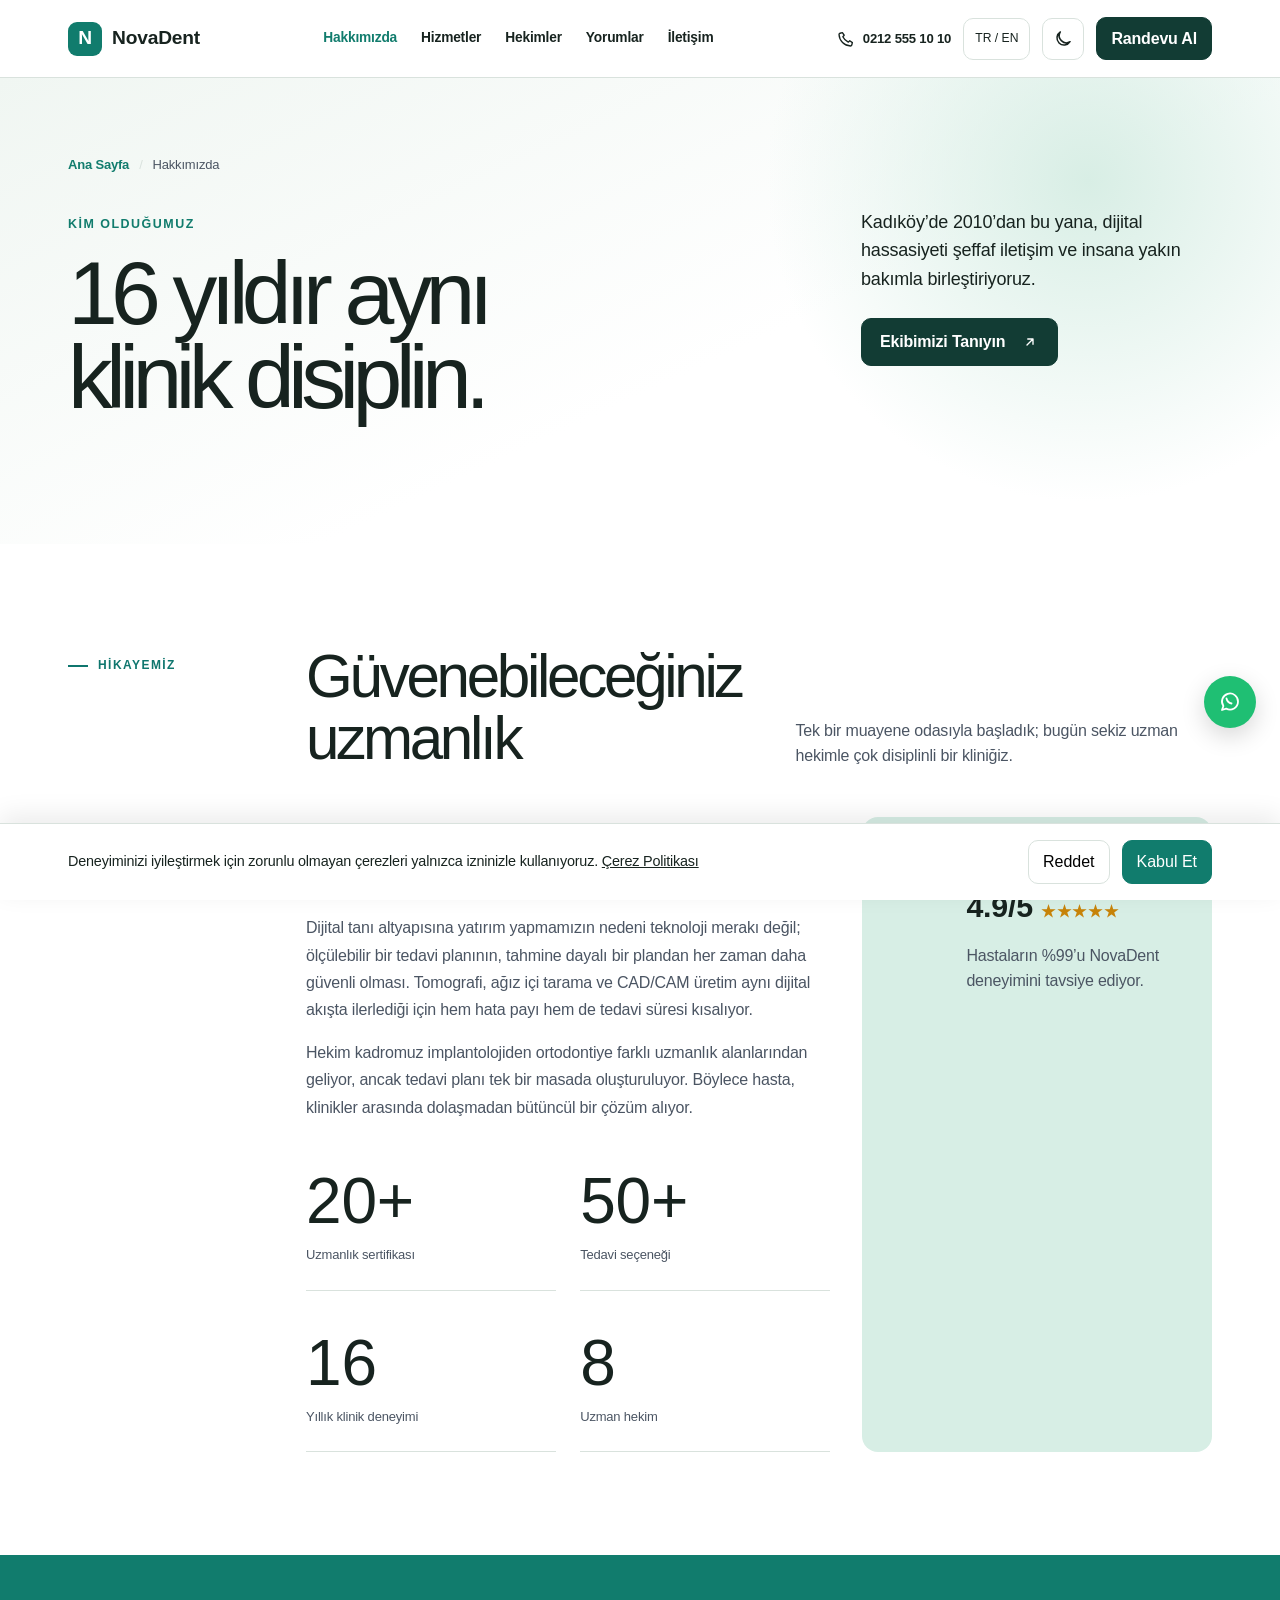
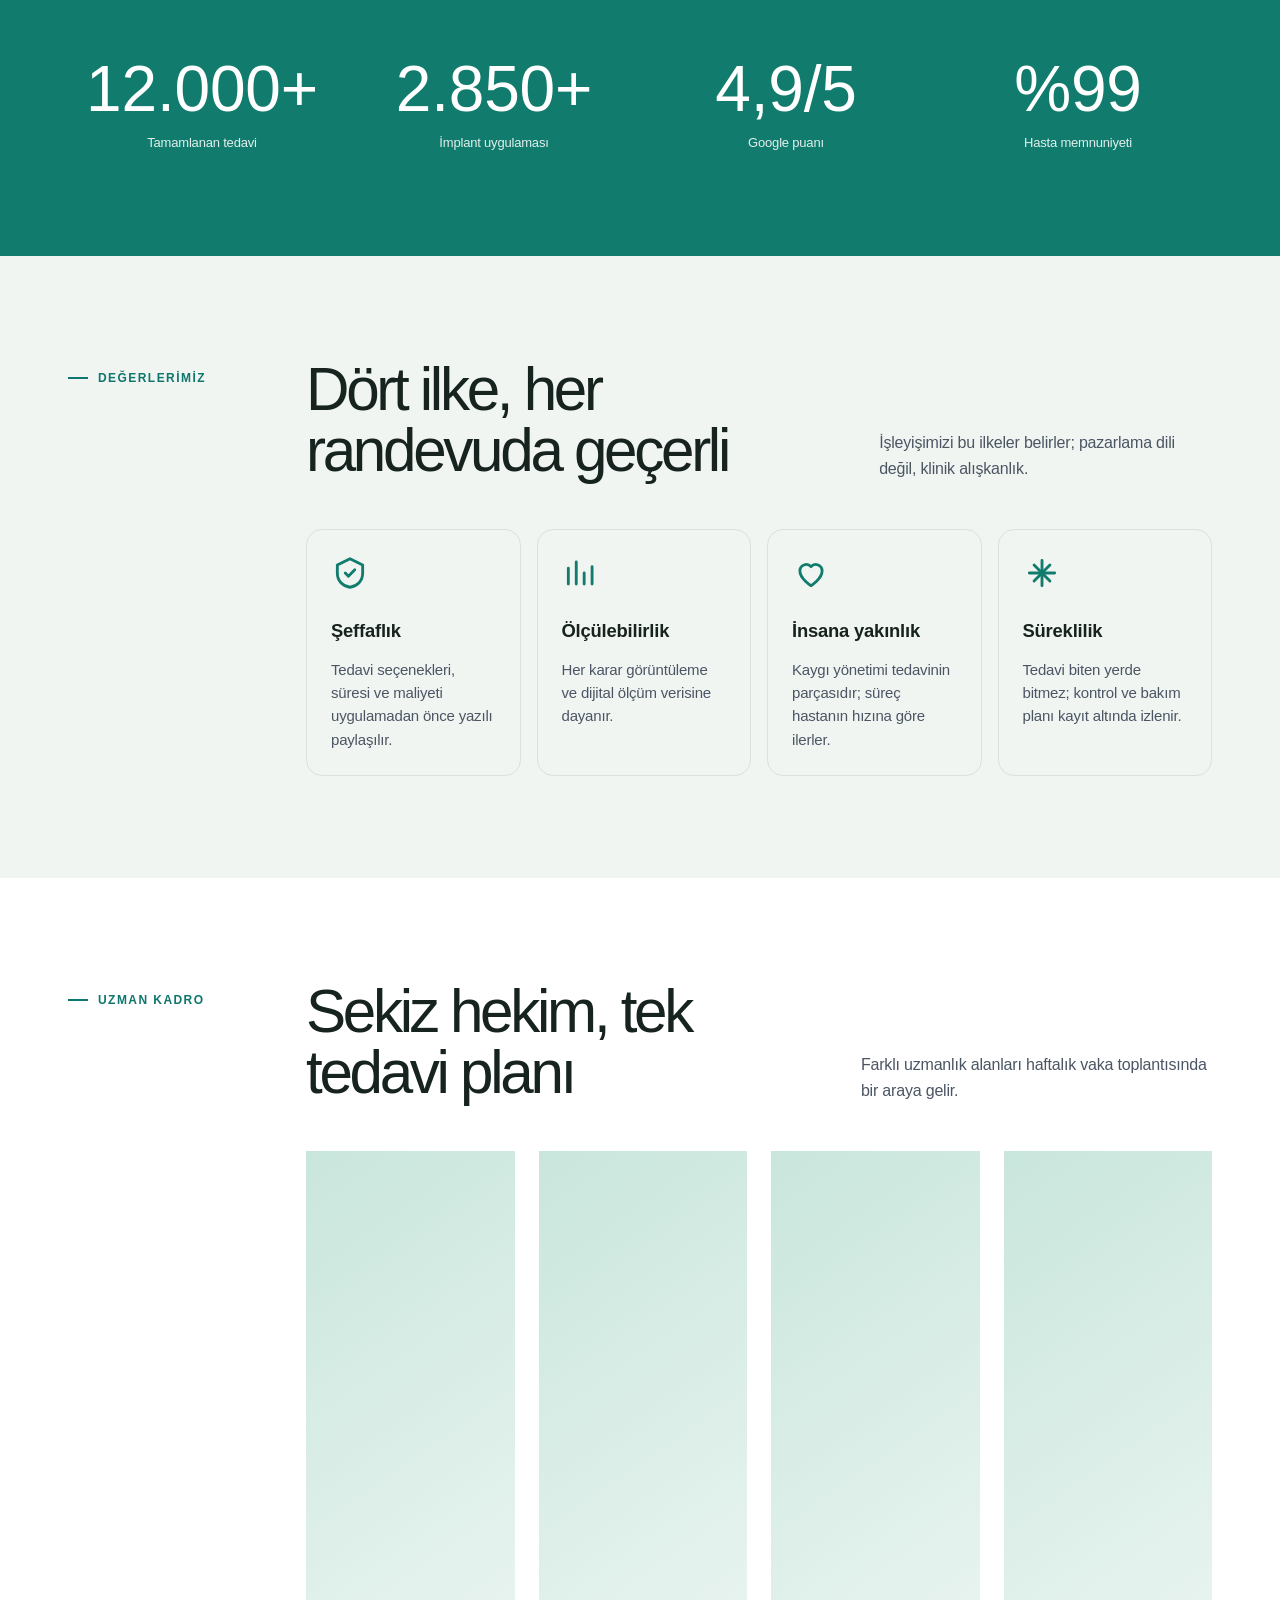
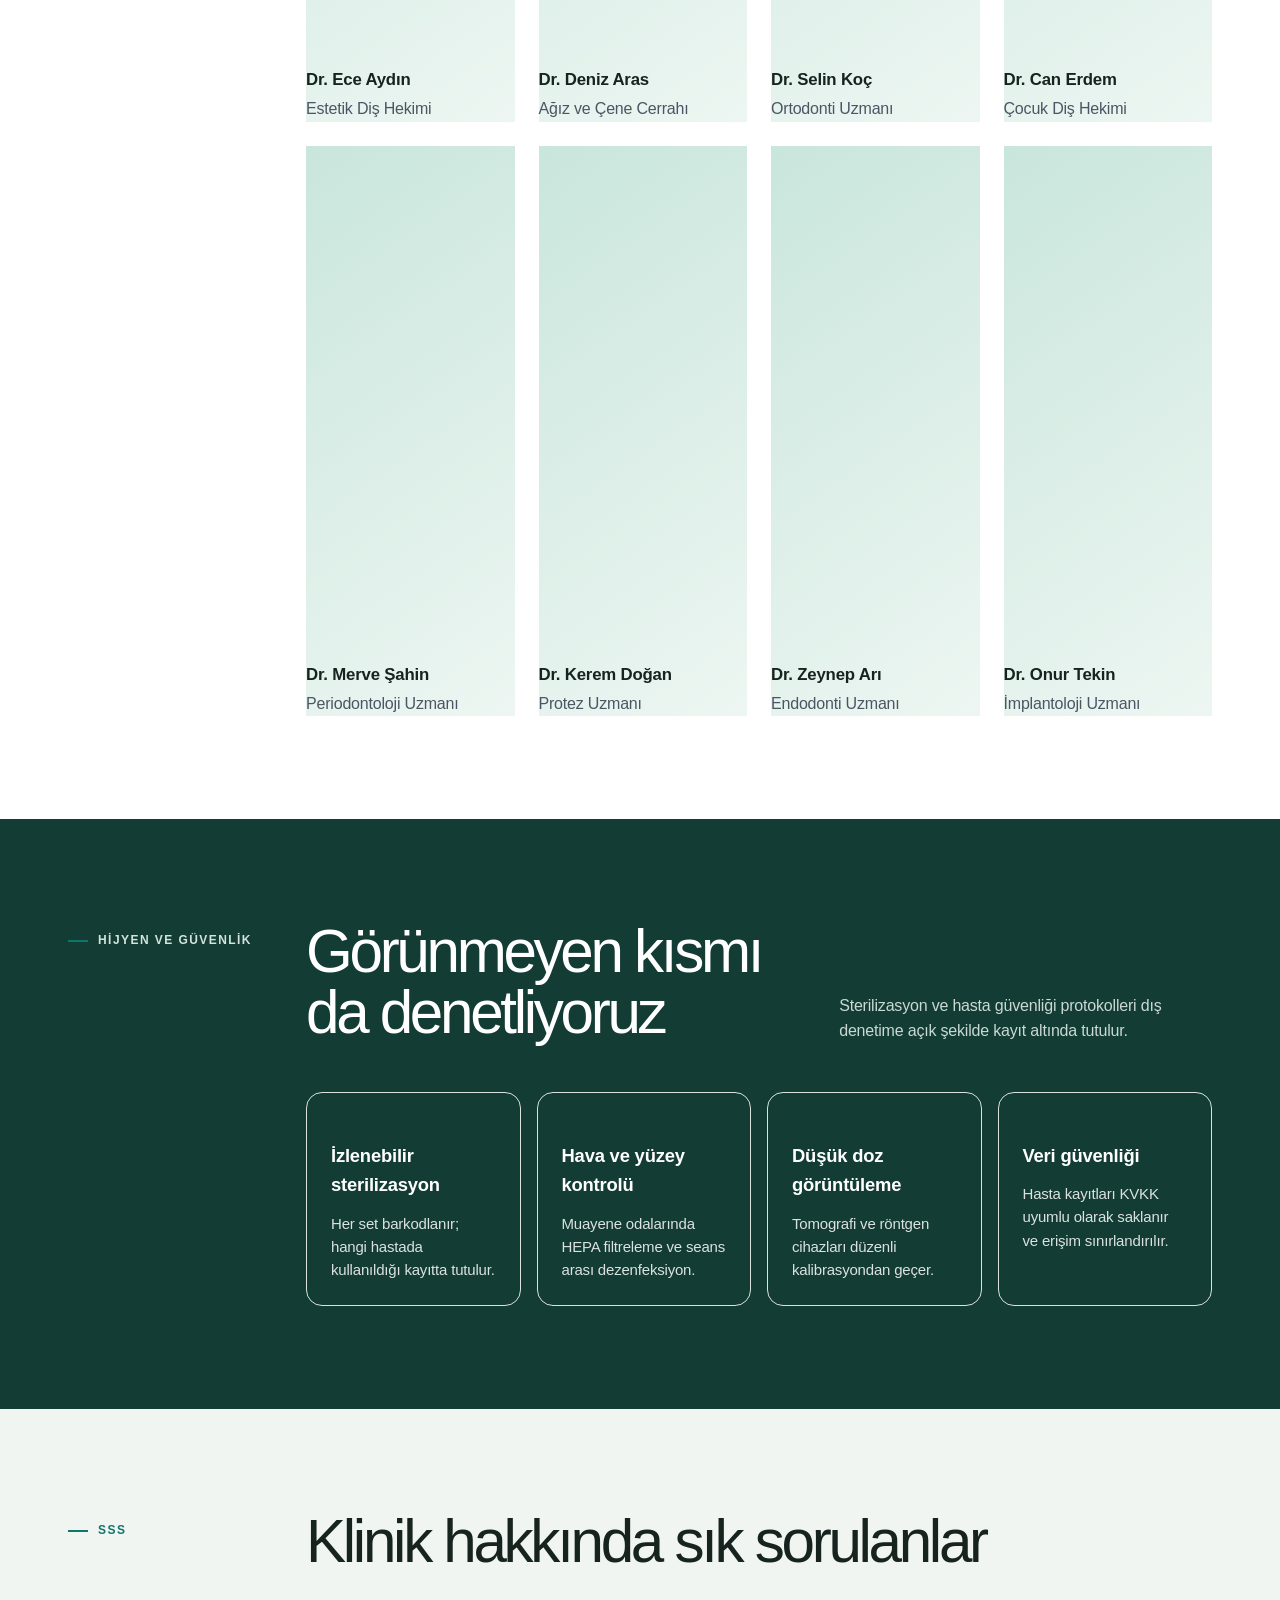
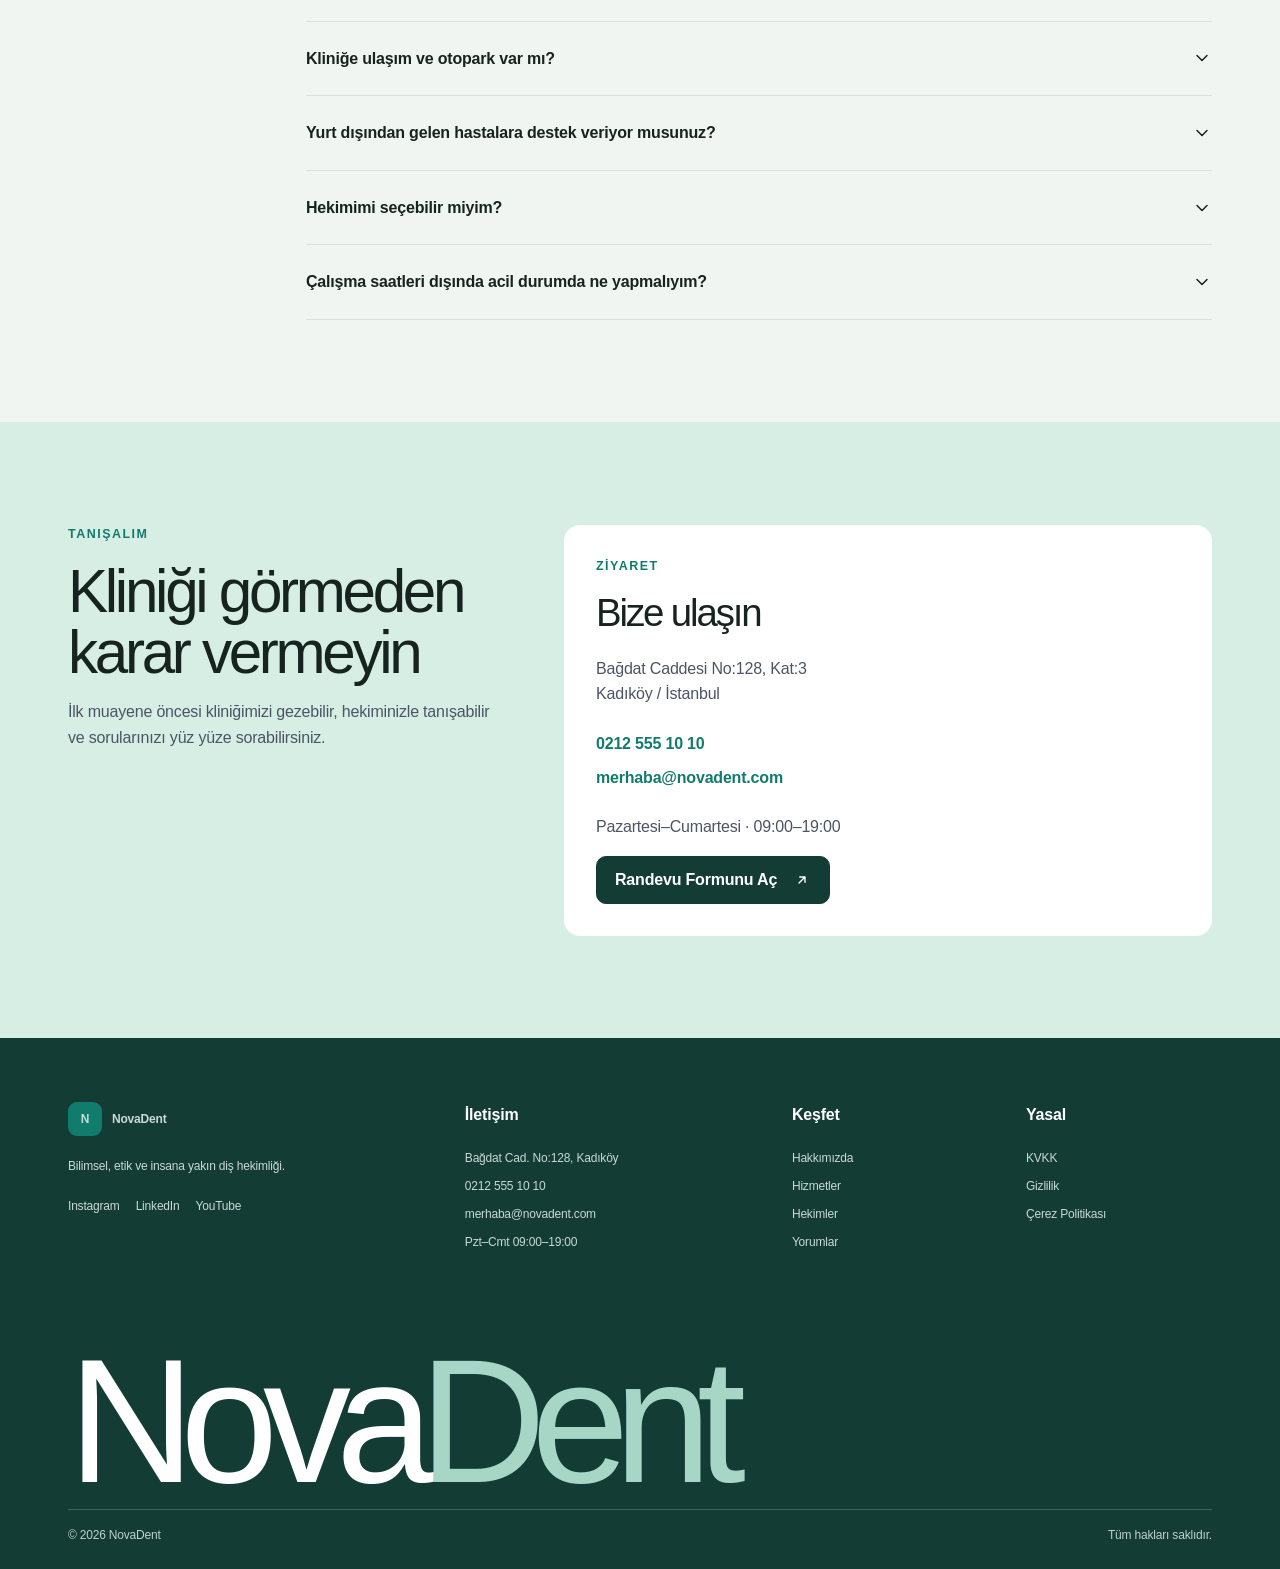
==== hakkimizda.html @ 85b81494 "feat: Hakkimizda sayfasi (hikaye, degerler, 8 hekim, hijyen, SSS)" ====
<!doctype html>
<html lang="tr" data-theme="light">
<head>
  <meta charset="utf-8">
  <meta name="viewport" content="width=device-width,initial-scale=1">
  <title>Hakkımızda | NovaDent İstanbul Dijital Diş Kliniği</title>
  <meta name="description" content="NovaDent Kadıköy: 16 yıllık klinik deneyim, 8 uzman hekim, dijital tanı altyapısı ve şeffaf tedavi anlayışı. Hikayemizi ve değerlerimizi tanıyın.">
  <meta name="theme-color" content="#123c34">
  <link rel="canonical" href="https://example.com/hakkimizda.html">
  <meta property="og:title" content="NovaDent Hakkında | Güvenebileceğiniz uzmanlık">
  <meta property="og:description" content="16 yıldır dijital hassasiyeti insana yakın bakımla birleştiriyoruz.">
  <meta property="og:type" content="website">
  <meta name="twitter:card" content="summary_large_image">
  <link rel="stylesheet" href="style.css">
  <link rel="stylesheet" href="pages.css">
  <script type="application/ld+json">{"@context":"https://schema.org","@type":"BreadcrumbList","itemListElement":[{"@type":"ListItem","position":1,"name":"Ana Sayfa","item":"https://example.com/"},{"@type":"ListItem","position":2,"name":"Hakkımızda","item":"https://example.com/hakkimizda.html"}]}</script>
</head>
<body>
<a class="skip-link" href="#main">İçeriğe geç</a>

<header class="site-header" id="siteHeader">
  <div class="container nav-inner">
    <a class="brand" href="index.html" aria-label="NovaDent ana sayfa"><span class="brand-mark">N</span><span>NovaDent</span></a>
    <nav id="mainNav" aria-label="Ana menü">
      <a class="active" href="hakkimizda.html" aria-current="page">Hakkımızda</a><a href="hizmetler.html">Hizmetler</a><a href="#doctors">Hekimler</a><a href="index.html#reviews">Yorumlar</a><a href="index.html#contact">İletişim</a>
    </nav>
    <div class="nav-tools">
      <a class="phone-link" href="tel:+902125551010" aria-label="NovaDent'i ara">
        <svg aria-hidden="true" viewBox="0 0 24 24"><path d="M7.2 3.5 9.6 7l-1.8 2a15 15 0 0 0 7.2 7.2l2-1.8 3.5 2.4-.8 3.2c-.2.8-.9 1.3-1.7 1.3C9.6 20.8 3.2 14.4 2.7 6c0-.8.5-1.5 1.3-1.7l3.2-.8Z"/></svg>
        <span>0212 555 10 10</span>
      </a>
      <button class="lang-toggle" type="button" aria-label="Dili İngilizce yap">TR / EN</button>
      <button class="theme-toggle" type="button" aria-label="Koyu temayı aç"><svg aria-hidden="true" viewBox="0 0 24 24"><path d="M20.5 15.2A8.5 8.5 0 0 1 8.8 3.5 8.5 8.5 0 1 0 20.5 15.2Z"/></svg></button>
      <a class="button button-sm" href="index.html#appointment">Randevu Al</a>
    </div>
    <button class="menu-toggle" type="button" aria-controls="mainNav" aria-expanded="false" aria-label="Menüyü aç"><span></span><span></span><span></span></button>
  </div>
</header>

<main id="main">
  <section class="hero section" id="hero">
    <div class="container">
      <nav class="breadcrumb" aria-label="Site yolu"><a href="index.html">Ana Sayfa</a><span aria-hidden="true">/</span><span aria-current="page">Hakkımızda</span></nav>
      <div class="hero-heading reveal">
        <div><span class="eyebrow">Kim olduğumuz</span><h1>16 yıldır aynı<br>klinik disiplin.</h1></div>
        <div class="hero-intro"><p>Kadıköy’de 2010’dan bu yana, dijital hassasiyeti şeffaf iletişim ve insana yakın bakımla birleştiriyoruz.</p><a class="button" href="#doctors">Ekibimizi Tanıyın<svg aria-hidden="true" viewBox="0 0 24 24"><path d="m8 16 8-8M9 8h7v7"/></svg></a></div>
      </div>
    </div>
  </section>

  <section class="section" id="story"><div class="container section-grid">
    <div class="section-label"><span class="dot" aria-hidden="true"></span>Hikayemiz</div>
    <div class="section-content"><div class="section-heading reveal"><h2>Güvenebileceğiniz uzmanlık</h2><p>Tek bir muayene odasıyla başladık; bugün sekiz uzman hekimle çok disiplinli bir kliniğiz.</p></div>
      <div class="about-layout">
        <div>
          <div class="prose">
            <p>NovaDent, 2010 yılında tek bir muayene odasında, basit bir soruyla kuruldu: hastalar tedavi kararını verirken neden yeterince bilgilendirilmiyor? Bugün Bağdat Caddesi’ndeki kliniğimizde aynı soruyu her randevuda soruyoruz.</p>
            <p>Dijital tanı altyapısına yatırım yapmamızın nedeni teknoloji merakı değil; ölçülebilir bir tedavi planının, tahmine dayalı bir plandan her zaman daha güvenli olması. Tomografi, ağız içi tarama ve CAD/CAM üretim aynı dijital akışta ilerlediği için hem hata payı hem de tedavi süresi kısalıyor.</p>
            <p>Hekim kadromuz implantolojiden ortodontiye farklı uzmanlık alanlarından geliyor, ancak tedavi planı tek bir masada oluşturuluyor. Böylece hasta, klinikler arasında dolaşmadan bütüncül bir çözüm alıyor.</p>
          </div>
          <div class="credential-grid">
            <div><strong>20+</strong><span>Uzmanlık sertifikası</span></div><div><strong>50+</strong><span>Tedavi seçeneği</span></div><div><strong>16</strong><span>Yıllık klinik deneyimi</span></div><div><strong>8</strong><span>Uzman hekim</span></div>
          </div>
        </div>
        <article class="trust-card"><span class="google-mark">G</span><div><small>Google Reviews · 486 yorum</small><strong>4.9/5 <span>★★★★★</span></strong><p>Hastaların %99’u NovaDent deneyimini tavsiye ediyor.</p></div></article>
      </div>
    </div>
  </div></section>

  <section class="stats-band section"><div class="container stats-grid"><div><strong data-count="12000" data-suffix="+">0</strong><span>Tamamlanan tedavi</span></div><div><strong data-count="2850" data-suffix="+">0</strong><span>İmplant uygulaması</span></div><div><strong data-count="4.9" data-suffix="/5">0</strong><span>Google puanı</span></div><div><strong data-count="99" data-prefix="%">0</strong><span>Hasta memnuniyeti</span></div></div></section>

  <section class="section section-soft" id="values"><div class="container section-grid">
    <div class="section-label"><span class="dot" aria-hidden="true"></span>Değerlerimiz</div>
    <div class="section-content"><div class="section-heading reveal"><h2>Dört ilke, her randevuda geçerli</h2><p>İşleyişimizi bu ilkeler belirler; pazarlama dili değil, klinik alışkanlık.</p></div>
      <div class="technology-grid">
        <article><svg aria-hidden="true" viewBox="0 0 24 24"><path d="M12 3 4 7v5c0 5 3.4 8.3 8 9 4.6-.7 8-4 8-9V7l-8-4Z"/><path d="m9 12 2 2 4-4"/></svg><h3>Şeffaflık</h3><p>Tedavi seçenekleri, süresi ve maliyeti uygulamadan önce yazılı paylaşılır.</p></article>
        <article><svg aria-hidden="true" viewBox="0 0 24 24"><path d="M4 19V9m5 10V5m5 14v-7m5 7V8"/></svg><h3>Ölçülebilirlik</h3><p>Her karar görüntüleme ve dijital ölçüm verisine dayanır.</p></article>
        <article><svg aria-hidden="true" viewBox="0 0 24 24"><path d="M12 20s-7-4.3-7-9.2A4 4 0 0 1 12 8a4 4 0 0 1 7 2.8C19 15.7 12 20 12 20Z"/></svg><h3>İnsana yakınlık</h3><p>Kaygı yönetimi tedavinin parçasıdır; süreç hastanın hızına göre ilerler.</p></article>
        <article><svg aria-hidden="true" viewBox="0 0 24 24"><path d="M12 4v16M4 12h16"/><path d="M7 7l10 10M17 7 7 17"/></svg><h3>Süreklilik</h3><p>Tedavi biten yerde bitmez; kontrol ve bakım planı kayıt altında izlenir.</p></article>
      </div>
    </div>
  </div></section>

  <section class="section" id="doctors"><div class="container section-grid">
    <div class="section-label"><span class="dot" aria-hidden="true"></span>Uzman Kadro</div>
    <div class="section-content"><div class="section-heading reveal"><h2>Sekiz hekim, tek tedavi planı</h2><p>Farklı uzmanlık alanları haftalık vaka toplantısında bir araya gelir.</p></div>
      <div class="doctor-grid">
        <article><img src="https://images.unsplash.com/photo-1559839734-2b71ea197ec2?auto=format&fit=crop&w=500&q=82&fm=webp" width="500" height="500" loading="lazy" decoding="async" alt="Dr. Ece Aydın portresi"><h3>Dr. Ece Aydın</h3><p>Estetik Diş Hekimi</p></article>
        <article><img src="https://images.unsplash.com/photo-1612349317150-e413f6a5b16d?auto=format&fit=crop&w=500&q=82&fm=webp" width="500" height="500" loading="lazy" decoding="async" alt="Dr. Deniz Aras portresi"><h3>Dr. Deniz Aras</h3><p>Ağız ve Çene Cerrahı</p></article>
        <article><img src="https://images.unsplash.com/photo-1594824476967-48c8b964273f?auto=format&fit=crop&w=500&q=82&fm=webp" width="500" height="500" loading="lazy" decoding="async" alt="Dr. Selin Koç portresi"><h3>Dr. Selin Koç</h3><p>Ortodonti Uzmanı</p></article>
        <article><img src="https://images.unsplash.com/photo-1622253692010-333f2da6031d?auto=format&fit=crop&w=500&q=82&fm=webp" width="500" height="500" loading="lazy" decoding="async" alt="Dr. Can Erdem portresi"><h3>Dr. Can Erdem</h3><p>Çocuk Diş Hekimi</p></article>
        <article><img src="https://images.unsplash.com/photo-1537368910025-700350fe46c7?auto=format&fit=crop&w=500&q=82&fm=webp" width="500" height="500" loading="lazy" decoding="async" alt="Dr. Merve Şahin portresi"><h3>Dr. Merve Şahin</h3><p>Periodontoloji Uzmanı</p></article>
        <article><img src="https://images.unsplash.com/photo-1583912267550-d6c2ac3196c0?auto=format&fit=crop&w=500&q=82&fm=webp" width="500" height="500" loading="lazy" decoding="async" alt="Dr. Kerem Doğan portresi"><h3>Dr. Kerem Doğan</h3><p>Protez Uzmanı</p></article>
        <article><img src="https://images.unsplash.com/photo-1651008376811-b90baee60c1f?auto=format&fit=crop&w=500&q=82&fm=webp" width="500" height="500" loading="lazy" decoding="async" alt="Dr. Zeynep Arı portresi"><h3>Dr. Zeynep Arı</h3><p>Endodonti Uzmanı</p></article>
        <article><img src="https://images.unsplash.com/photo-1622902046580-2b47f47f5471?auto=format&fit=crop&w=500&q=82&fm=webp" width="500" height="500" loading="lazy" decoding="async" alt="Dr. Onur Tekin portresi"><h3>Dr. Onur Tekin</h3><p>İmplantoloji Uzmanı</p></article>
      </div>
    </div>
  </div></section>

  <section class="section section-deep" id="quality"><div class="container section-grid">
    <div class="section-label light"><span class="dot" aria-hidden="true"></span>Hijyen ve Güvenlik</div>
    <div class="section-content"><div class="section-heading light reveal"><h2>Görünmeyen kısmı da denetliyoruz</h2><p>Sterilizasyon ve hasta güvenliği protokolleri dış denetime açık şekilde kayıt altında tutulur.</p></div>
      <div class="technology-grid">
        <article><h3>İzlenebilir sterilizasyon</h3><p>Her set barkodlanır; hangi hastada kullanıldığı kayıtta tutulur.</p></article>
        <article><h3>Hava ve yüzey kontrolü</h3><p>Muayene odalarında HEPA filtreleme ve seans arası dezenfeksiyon.</p></article>
        <article><h3>Düşük doz görüntüleme</h3><p>Tomografi ve röntgen cihazları düzenli kalibrasyondan geçer.</p></article>
        <article><h3>Veri güvenliği</h3><p>Hasta kayıtları KVKK uyumlu olarak saklanır ve erişim sınırlandırılır.</p></article>
      </div>
    </div>
  </div></section>

  <section class="section section-soft" id="faq"><div class="container section-grid">
    <div class="section-label"><span class="dot" aria-hidden="true"></span>SSS</div>
    <div class="section-content"><div class="section-heading"><h2>Klinik hakkında sık sorulanlar</h2></div>
      <div class="faq-list">
        <details><summary><span>Kliniğe ulaşım ve otopark var mı?</span><svg aria-hidden="true" viewBox="0 0 24 24"><path d="m6 9 6 6 6-6"/></svg></summary><div><p>Bağdat Caddesi üzerindeyiz; toplu taşıma durağına iki dakika yürüme mesafesinde ve anlaşmalı otoparkımız bulunuyor.</p></div></details>
        <details><summary><span>Yurt dışından gelen hastalara destek veriyor musunuz?</span><svg aria-hidden="true" viewBox="0 0 24 24"><path d="m6 9 6 6 6-6"/></svg></summary><div><p>Evet. Tedavi takvimi seyahat programına göre planlanır; İngilizce hasta danışmanlığı ve konaklama yönlendirmesi sağlanır.</p></div></details>
        <details><summary><span>Hekimimi seçebilir miyim?</span><svg aria-hidden="true" viewBox="0 0 24 24"><path d="m6 9 6 6 6-6"/></svg></summary><div><p>Randevu oluştururken hekim tercihinizi belirtebilirsiniz. Tedavi birden fazla uzmanlık gerektiriyorsa plan ekip halinde yürütülür.</p></div></details>
        <details><summary><span>Çalışma saatleri dışında acil durumda ne yapmalıyım?</span><svg aria-hidden="true" viewBox="0 0 24 24"><path d="m6 9 6 6 6-6"/></svg></summary><div><p>Tedavi gören hastalarımız için acil hat numarası paylaşılır; değerlendirme sonrası gerekirse aynı gün randevu açılır.</p></div></details>
      </div>
    </div>
  </div></section>

  <section class="section appointment-section" id="cta"><div class="container appointment-grid">
    <div><span class="eyebrow">Tanışalım</span><h2>Kliniği görmeden karar vermeyin</h2><p>İlk muayene öncesi kliniğimizi gezebilir, hekiminizle tanışabilir ve sorularınızı yüz yüze sorabilirsiniz.</p></div>
    <div class="contact-card"><span class="eyebrow">Ziyaret</span><h2>Bize ulaşın</h2><address>Bağdat Caddesi No:128, Kat:3<br>Kadıköy / İstanbul</address><a href="tel:+902125551010">0212 555 10 10</a><a href="mailto:merhaba@novadent.com">merhaba@novadent.com</a><p>Pazartesi–Cumartesi · 09:00–19:00</p><a class="button" href="index.html#appointment">Randevu Formunu Aç<svg aria-hidden="true" viewBox="0 0 24 24"><path d="m8 16 8-8M9 8h7v7"/></svg></a></div>
  </div></section>
</main>

<footer class="site-footer"><div class="container"><div class="footer-grid"><div><a class="brand footer-brand" href="index.html"><span class="brand-mark">N</span><span>NovaDent</span></a><p>Bilimsel, etik ve insana yakın diş hekimliği.</p><div class="socials"><a href="#" aria-label="NovaDent Instagram">Instagram</a><a href="#" aria-label="NovaDent LinkedIn">LinkedIn</a><a href="#" aria-label="NovaDent YouTube">YouTube</a></div></div><div><b>İletişim</b><span>Bağdat Cad. No:128, Kadıköy</span><a href="tel:+902125551010">0212 555 10 10</a><a href="mailto:merhaba@novadent.com">merhaba@novadent.com</a><span>Pzt–Cmt 09:00–19:00</span></div><div><b>Keşfet</b><a href="hakkimizda.html">Hakkımızda</a><a href="hizmetler.html">Hizmetler</a><a href="#doctors">Hekimler</a><a href="index.html#reviews">Yorumlar</a></div><div><b>Yasal</b><a href="#">KVKK</a><a href="#">Gizlilik</a><a href="#">Çerez Politikası</a></div></div><div class="footer-wordmark" aria-hidden="true">Nova<span>Dent</span></div><div class="footer-bottom"><span>© 2026 NovaDent</span><span>Tüm hakları saklıdır.</span></div></div></footer>

<a class="whatsapp-float" href="https://wa.me/902125551010" aria-label="WhatsApp üzerinden yaz"><svg aria-hidden="true" viewBox="0 0 24 24"><path d="M20 11.6a8 8 0 0 1-11.8 7L4 20l1.4-4A8 8 0 1 1 20 11.6Z"/><path d="M8.5 8.5c.5 2.5 2.5 4.5 5 5"/></svg></a>
<button class="to-top" type="button" aria-label="Sayfanın başına dön"><svg aria-hidden="true" viewBox="0 0 24 24"><path d="m6 15 6-6 6 6"/></svg></button>
<nav class="mobile-action-bar" aria-label="Hızlı işlemler"><a href="tel:+902125551010">Ara</a><a href="https://maps.google.com/?q=Bagdat+Caddesi+Kadikoy">Yol Tarifi</a><a href="index.html#appointment">Randevu</a></nav>

<div class="cookie-bar" role="dialog" aria-label="Çerez tercihi"><div class="container cookie-inner"><p>Deneyiminizi iyileştirmek için zorunlu olmayan çerezleri yalnızca izninizle kullanıyoruz. <a href="#">Çerez Politikası</a></p><div><button class="cookie-reject" type="button">Reddet</button><button class="cookie-accept" type="button">Kabul Et</button></div></div></div>
<script src="pages.js" defer></script>
</body></html>
---- style.css ----
/* NovaDent refactor — mint / deep green / Helvetica */
:root{
  --s1:8px;--s2:12px;--s3:16px;--s4:24px;--s5:32px;--s6:48px;--s7:64px;--s8:96px;--s9:128px;
  --ink:#17231f;--muted:#4b5563;--paper:#fff;--soft:#f1f5f2;--card:#fff;--line:#d9e2dd;--mint:#d7eee5;--mint-2:#e8f5ef;--teal:#117c6d;--deep:#123c34;--danger:#b42318;
  --r-sm:10px;--r-md:16px;--r-lg:24px;--z-float:80;--z-nav:90;--z-banner:100;--z-modal:200;
}
*{box-sizing:border-box}html,body{width:100%;margin:0;padding:0;background:var(--paper);overflow-x:hidden}html{scroll-behavior:smooth;scroll-padding-top:82px}body{color:var(--ink);font:400 16px/1.6 "Helvetica Neue",Helvetica,Arial,sans-serif;letter-spacing:-.012em}body.modal-open{overflow:hidden}img{display:block;max-width:100%;object-fit:cover}a{color:inherit;text-decoration:none}button,input,select,textarea{font:inherit}button{cursor:pointer}svg{display:block;width:20px;height:20px;fill:none;stroke:currentColor;stroke-width:1.8;stroke-linecap:round;stroke-linejoin:round}
/* FIX: visible keyboard focus */
*:focus-visible{outline:3px solid #d97706;outline-offset:3px}.skip-link{position:fixed;left:var(--s3);top:-80px;background:var(--deep);color:#fff;padding:var(--s2) var(--s3);z-index:300}.skip-link:focus{top:var(--s3)}
/* FIX: full-bleed layout with one alignment container */
.container{width:100%;max-width:1240px;margin-inline:auto;padding-inline:clamp(20px,5vw,48px)}.section{width:100%;padding-block:clamp(64px,8vw,120px)}.section-soft{background:var(--soft)}.section-deep{background:var(--deep);color:#fff}.section-grid{display:grid;grid-template-columns:190px minmax(0,1fr);gap:var(--s6)}.section-label{display:flex;align-items:center;align-self:start;gap:var(--s2);padding-top:10px;font-weight:700;font-size:.85rem;text-transform:uppercase;letter-spacing:.08em}.section-label.light{color:#d2e4dd}.dot{width:8px;height:8px;border-radius:50%;background:var(--teal)}.section-heading{display:flex;align-items:end;justify-content:space-between;gap:var(--s5);margin-bottom:var(--s6)}.section-heading h2,.appointment-grid h2,.contact-card h2{font-size:clamp(2.25rem,4.7vw,4.2rem);font-weight:400;line-height:1.02;letter-spacing:-.055em;margin:0;max-width:850px}.section-heading p{max-width:440px;margin:0;color:var(--muted)}.section-heading.light p{color:#c9d9d4}.eyebrow{display:block;color:var(--teal);font-weight:700;text-transform:uppercase;letter-spacing:.12em;font-size:.78rem;margin-bottom:var(--s3)}
.button{min-height:48px;display:inline-flex;align-items:center;justify-content:center;gap:var(--s3);padding:10px 18px;border:1px solid var(--deep);border-radius:var(--r-sm);background:var(--deep);color:#fff;font-weight:700}.button:hover{background:#0d3029}.button-sm{min-height:42px;padding:8px 14px}.button-outline{background:transparent;color:var(--deep)}.button-outline:hover{color:#fff}.button svg{width:18px;height:18px}
/* FIX: navbar is full-width and sticky */
.site-header{position:sticky;top:0;width:100%;height:78px;background:color-mix(in srgb,var(--paper) 94%,transparent);backdrop-filter:blur(14px);border-bottom:1px solid var(--line);z-index:var(--z-nav)}.nav-inner{height:100%;display:flex;align-items:center;gap:var(--s4)}.brand{display:flex;align-items:center;gap:10px;font-weight:800;font-size:1.2rem;margin-right:auto}.brand-mark{width:34px;height:34px;border-radius:9px;background:var(--teal);color:#fff;display:grid;place-items:center}.site-header nav{display:flex;gap:var(--s4)}.site-header nav a{font-size:.86rem;font-weight:650}.site-header nav a:hover,.site-header nav a.active{color:var(--teal)}.nav-tools{margin-left:auto;display:flex;align-items:center;gap:var(--s2)}.phone-link{display:flex;align-items:center;gap:8px;font-size:.82rem;font-weight:700}.phone-link svg{width:18px}.lang-toggle,.theme-toggle{min-height:42px;border:1px solid var(--line);border-radius:var(--r-sm);background:var(--card);color:var(--ink)}.lang-toggle{padding:0 11px;font-size:.76rem}.theme-toggle{width:42px;display:grid;place-items:center}.menu-toggle{display:none;width:44px;height:44px;border:0;background:transparent}.menu-toggle span{display:block;width:24px;height:2px;background:var(--ink);margin:5px auto}
/* FIX: hero has no card wrapper and uses readable horizontal labels */
.hero{background:radial-gradient(circle at 85% 22%,#d8eee5 0,transparent 28%),linear-gradient(155deg,#f0f6f2 0%,#fff 58%)}.hero-heading{display:grid;grid-template-columns:1.35fr .65fr;gap:var(--s7);align-items:end;margin-bottom:var(--s6)}.hero h1{font-size:clamp(3.1rem,7vw,6rem);line-height:.94;letter-spacing:-.075em;font-weight:400;margin:0}.hero-intro p{font-size:1.08rem;margin:0 0 var(--s4)}.hero-grid{display:grid;grid-template-columns:2fr 1fr 1fr;gap:var(--s3);min-height:440px}.hero-grid article{border-radius:var(--r-md);overflow:hidden;position:relative}.media-card img{width:100%;height:100%}.media-card:after{content:"";position:absolute;inset:0;background:linear-gradient(90deg,rgba(7,33,28,.88),rgba(7,33,28,.3) 65%,transparent)}.media-copy{position:absolute;z-index:2;left:var(--s5);bottom:var(--s5);color:#fff;max-width:480px}.media-copy h2{font-size:2rem;font-weight:400;margin:0 0 var(--s2)}.media-copy p{margin:0;color:#e5efeb}.hero-service{padding:var(--s5);display:flex;flex-direction:column;justify-content:space-between}.hero-service h2{font-size:1.8rem;font-weight:400;margin:var(--s4) 0 var(--s2)}.hero-service p{margin:0}.hero-service>a{align-self:flex-end;width:46px;height:46px;border-radius:10px;display:grid;place-items:center;background:var(--deep);color:#fff}.mint-card{background:var(--mint)}.dark-card{background:var(--deep);color:#fff}.dark-card>a{background:#fff;color:var(--deep)}.card-index{font-size:.8rem;font-weight:700}
.about-layout{display:grid;grid-template-columns:1.2fr .8fr;gap:var(--s5)}.credential-grid{display:grid;grid-template-columns:1fr 1fr;gap:var(--s4)}.credential-grid div{border-bottom:1px solid var(--line);padding:var(--s3) 0 var(--s4)}.credential-grid strong{display:block;font-size:clamp(2.6rem,5vw,4.5rem);font-weight:400;line-height:1}.credential-grid span{display:block;color:var(--muted);margin-top:var(--s2)}.trust-card{background:var(--mint);border-radius:var(--r-md);padding:var(--s5);display:flex;gap:var(--s4);align-items:flex-start}.google-mark{width:48px;height:48px;flex:none;border-radius:50%;background:#fff;display:grid;place-items:center;font-size:1.45rem;font-weight:800;color:var(--teal)}.trust-card small,.trust-card strong{display:block}.trust-card strong{font-size:1.9rem;margin:var(--s2) 0}.trust-card strong span{color:#c78309;font-size:1rem;letter-spacing:.1em}.trust-card p{margin:0;color:var(--muted)}
.filter-bar{display:flex;flex-wrap:wrap;gap:var(--s2);margin-bottom:var(--s5)}.filter-bar button{border:1px solid var(--line);background:var(--card);border-radius:999px;padding:9px 15px;color:var(--ink)}.filter-bar button.active{background:var(--deep);border-color:var(--deep);color:#fff}.service-grid{display:grid;grid-template-columns:repeat(3,1fr);gap:var(--s3)}.service-card{min-height:265px;border:1px solid var(--line);background:var(--card);border-radius:var(--r-md);padding:var(--s4);display:flex;flex-direction:column;transition:.25s}.service-card.mint{background:var(--mint-2)}.service-card.hidden{display:none}.service-card>span{font-size:.78rem;color:var(--teal);font-weight:700}.service-card h3{font-size:1.45rem;font-weight:500;margin:var(--s4) 0 var(--s2)}.service-card p{color:var(--muted);margin:0}.service-card button{margin-top:auto;padding:var(--s3) 0 0;border:0;background:transparent;color:var(--teal);display:flex;align-items:center;justify-content:space-between;font-weight:700}.service-card:hover{transform:translateY(-3px);box-shadow:0 14px 30px rgba(18,60,52,.08)}
.doctor-grid{display:grid;grid-template-columns:repeat(4,1fr);gap:var(--s4)}.doctor-grid article{min-width:0}.doctor-grid img{width:100%;aspect-ratio:1;border-radius:50%;object-position:center 18%;background:var(--mint)}.doctor-grid h3{margin:var(--s3) 0 2px;font-size:1.05rem}.doctor-grid p{margin:0;color:var(--muted)}
.stats-band{background:var(--teal);color:#fff}.stats-grid{display:grid;grid-template-columns:repeat(4,1fr);gap:var(--s4)}.stats-grid div{text-align:center}.stats-grid strong{display:block;font-size:clamp(2.5rem,5vw,4.5rem);font-weight:400;line-height:1}.stats-grid span{display:block;margin-top:var(--s2);color:#d9eee7}
.technology-grid{display:grid;grid-template-columns:repeat(4,1fr);gap:var(--s3)}.technology-grid article{padding:var(--s4);border:1px solid var(--line);border-radius:var(--r-md)}.technology-grid svg{width:38px;height:38px;color:var(--teal)}.technology-grid h3{font-size:1.15rem;margin:var(--s4) 0 var(--s2)}.technology-grid p{color:var(--muted);margin:0}
.case-tabs{display:flex;gap:var(--s2);margin-bottom:var(--s4)}.case-tabs button{border:1px solid rgba(255,255,255,.3);background:transparent;color:#fff;border-radius:999px;padding:9px 15px}.case-tabs button[aria-selected="true"]{background:#fff;color:var(--deep)}.compare{position:relative;height:clamp(360px,54vw,620px);border-radius:var(--r-md);overflow:hidden;touch-action:none;background:linear-gradient(135deg,#c7e4da,#edf6f2);--position:50%}.compare-after,.compare-before,.compare-before img{position:absolute;inset:0;width:100%;height:100%;object-fit:cover}.compare-before{clip-path:inset(0 calc(100% - var(--position)) 0 0)}.compare-label{position:absolute;top:var(--s3);z-index:4;background:rgba(18,60,52,.82);color:#fff;padding:7px 12px;border-radius:999px;font-size:.78rem}.before-label{left:var(--s3)}.after-label{right:var(--s3)}.compare-handle{position:absolute;z-index:5;left:var(--position);top:0;bottom:0;width:3px;border:0;padding:0;background:#fff;transform:translateX(-50%);cursor:ew-resize}.compare-handle:before{content:"";position:absolute;left:50%;top:50%;width:52px;height:52px;border-radius:50%;background:#fff;transform:translate(-50%,-50%);box-shadow:0 6px 20px rgba(0,0,0,.2)}.compare-handle svg{position:absolute;left:50%;top:50%;transform:translate(-50%,-50%);color:var(--deep);z-index:2}
.pricing-grid{display:grid;grid-template-columns:repeat(3,1fr);gap:var(--s3);align-items:stretch}.pricing-grid article{position:relative;border:1px solid var(--line);border-radius:var(--r-md);padding:var(--s5);display:flex;flex-direction:column}.pricing-grid article>span{color:var(--teal);font-weight:700;font-size:.8rem;text-transform:uppercase;letter-spacing:.08em}.pricing-grid h3{font-size:1.7rem;font-weight:500;margin:var(--s3) 0}.pricing-grid p{color:var(--muted);margin:0 0 var(--s5)}.pricing-grid .button{margin-top:auto}.pricing-grid .popular{background:var(--mint);border-color:var(--teal);transform:translateY(-12px)}.pricing-grid .popular>b{position:absolute;right:var(--s3);top:var(--s3);background:var(--teal);color:#fff;padding:6px 10px;border-radius:999px;font-size:.7rem}
.review-track{position:relative;min-height:360px}.review{display:none;background:var(--card);border:1px solid var(--line);border-radius:var(--r-md);padding:var(--s6)}.review.active{display:block}.review-source{font-size:.85rem;color:var(--teal);font-weight:700}.stars{color:#c78309;letter-spacing:.1em;margin-top:var(--s3)}.review blockquote{font-size:clamp(1.45rem,3vw,2.25rem);line-height:1.4;letter-spacing:-.035em;margin:var(--s4) 0}.review b,.review small{display:block}.review small{color:var(--muted)}.carousel-controls{display:flex;align-items:center;justify-content:center;gap:var(--s3);margin-top:var(--s3)}.carousel-controls>button{width:48px;height:48px;border:1px solid var(--line);border-radius:50%;background:var(--card);display:grid;place-items:center}.review-dots{display:flex;gap:8px}.review-dots button{width:9px;height:9px;border-radius:50%;border:0;background:#aab6b0;padding:0}.review-dots button.active{background:var(--teal);transform:scale(1.3)}
.faq-list{border-top:1px solid var(--line)}.faq-list details{border-bottom:1px solid var(--line)}.faq-list summary{list-style:none;display:flex;align-items:center;justify-content:space-between;gap:var(--s4);padding:var(--s4) 0;font-weight:700;cursor:pointer}.faq-list summary::-webkit-details-marker{display:none}.faq-list summary svg{transition:transform .25s}.faq-list details[open] summary svg{transform:rotate(180deg)}.faq-list details>div{display:grid;grid-template-rows:0fr;transition:grid-template-rows .3s}.faq-list details[open]>div{grid-template-rows:1fr}.faq-list details>div>p{overflow:hidden;margin:0;color:var(--muted);max-width:720px}.faq-list details[open]>div>p{padding-bottom:var(--s4)}
.appointment-section{background:var(--mint)}.appointment-grid{display:grid;grid-template-columns:.8fr 1.2fr;gap:var(--s7);align-items:start}.appointment-grid>div>p{color:var(--muted);max-width:520px}.appointment-grid form{background:var(--card);padding:var(--s5);border-radius:var(--r-md)}.form-grid{display:grid;grid-template-columns:1fr 1fr;gap:var(--s3)}.appointment-grid label{display:block;font-weight:700;font-size:.9rem;margin-bottom:var(--s3)}.appointment-grid input,.appointment-grid select,.appointment-grid textarea{width:100%;min-height:48px;border:1px solid #b7c4bd;border-radius:var(--r-sm);padding:10px 12px;background:#fff;color:#17231f;margin-top:6px}.appointment-grid textarea{resize:vertical}.appointment-grid label.invalid input,.appointment-grid label.invalid select,.appointment-grid label.invalid textarea{border-color:var(--danger)}.appointment-grid small{display:block;min-height:18px;color:var(--danger);font-weight:400;font-size:.78rem}.kvkk{display:grid!important;grid-template-columns:22px 1fr;gap:var(--s2);align-items:start;font-size:.875rem!important;font-weight:400!important}.kvkk input{width:20px!important;min-height:20px!important;margin:2px 0 0!important}.kvkk small{grid-column:2}.kvkk a{text-decoration:underline}.submit-button{width:100%}.form-status{min-height:24px;margin:var(--s2) 0 0;font-weight:700}.form-status.success{color:#087443}.form-status.error{color:var(--danger)}
.contact-section{background:var(--soft)}.contact-grid{display:grid;grid-template-columns:1.35fr .65fr;gap:var(--s4)}.map-wrap{min-height:480px;border-radius:var(--r-md);overflow:hidden}.map-wrap iframe{width:100%;height:100%;border:0}.contact-card{background:var(--card);border-radius:var(--r-md);padding:var(--s5);display:flex;flex-direction:column;align-items:flex-start}.contact-card h2{font-size:2.4rem;margin-bottom:var(--s4)}.contact-card address{font-style:normal;color:var(--muted);margin-bottom:var(--s4)}.contact-card>a:not(.button){color:var(--teal);font-weight:700;margin-bottom:8px}.contact-card p{color:var(--muted)}.contact-card .button{margin-top:auto}
/* FIX: full-bleed footer; wordmark contained */
.site-footer{width:100%;background:var(--deep);color:#fff;overflow:hidden;padding-block:var(--s7) var(--s4)}.footer-grid{display:grid;grid-template-columns:1.5fr 1.2fr .8fr .8fr;gap:var(--s6)}.footer-grid>div{display:flex;flex-direction:column;align-items:flex-start;gap:9px}.footer-grid b{margin-bottom:var(--s2)}.footer-grid p,.footer-grid a,.footer-grid span{color:#c8dad4;font-size:.9rem}.footer-brand{color:#fff!important}.socials{display:flex!important;flex-direction:row!important;gap:var(--s3)!important}.footer-wordmark{font-size:clamp(5.3rem,15vw,11rem);line-height:.82;letter-spacing:-.085em;white-space:nowrap;margin-top:var(--s8);padding-bottom:var(--s3)}.footer-wordmark span{color:#a7d6c7}.footer-bottom{border-top:1px solid rgba(255,255,255,.2);padding-top:var(--s3);display:flex;justify-content:space-between;color:#bed1cb;font-size:.82rem}
/* FIX: z-index and floating positions */
.whatsapp-float,.to-top{position:fixed;right:24px;width:52px;height:52px;border-radius:50%;display:grid;place-items:center;z-index:var(--z-float);box-shadow:0 8px 24px rgba(0,0,0,.16)}.whatsapp-float{bottom:96px;background:#1fbf73;color:#fff}.cookie-visible .whatsapp-float{bottom:172px}.to-top{bottom:24px;border:1px solid var(--line);background:var(--card);color:var(--ink);opacity:0;pointer-events:none;transition:.25s}.to-top.visible{opacity:1;pointer-events:auto}.cookie-visible .to-top{bottom:100px}.whatsapp-float svg,.to-top svg{width:24px;height:24px}.mobile-action-bar{display:none}
/* FIX: full-width cookie banner does not overlap floating controls */
.cookie-bar{position:fixed;left:0;right:0;bottom:0;background:var(--card);border-top:1px solid var(--line);z-index:var(--z-banner);box-shadow:0 -8px 24px rgba(0,0,0,.08)}.cookie-bar.hidden{display:none}.cookie-inner{min-height:76px;display:flex;align-items:center;justify-content:space-between;gap:var(--s4)}.cookie-inner p{font-size:.9rem;margin:0}.cookie-inner p a{text-decoration:underline}.cookie-inner>div{display:flex;gap:var(--s2)}.cookie-inner button{min-height:42px;padding:8px 14px;border:1px solid var(--line);border-radius:var(--r-sm);background:var(--card)}.cookie-inner .cookie-accept{background:var(--teal);border-color:var(--teal);color:#fff}
.modal[hidden]{display:none}.modal{position:fixed;inset:0;background:rgba(5,25,20,.72);z-index:var(--z-modal);display:grid;place-items:center;padding:var(--s4)}.modal-card{position:relative;width:min(520px,100%);background:var(--card);border-radius:var(--r-md);padding:var(--s6)}.modal-card h2{font-size:2.2rem;font-weight:400;margin:0}.modal-card p{color:var(--muted)}.modal-close{position:absolute;right:var(--s3);top:var(--s3);width:44px;height:44px;border:0;background:transparent;display:grid;place-items:center}
/* FIX: graceful visual fallback if remote placeholders are unavailable */
.image-fallback{background:linear-gradient(145deg,#c9e6dc,#edf6f2)!important}.image-fallback img,img.image-fallback{opacity:0}.media-card.image-fallback:before{content:"NovaDent · dijital bakım";position:absolute;right:var(--s4);bottom:var(--s4);color:rgba(18,60,52,.34);z-index:1}.doctor-grid article.image-fallback img{opacity:0}.compare.image-fallback:before{content:"Gülüş dönüşümü";position:absolute;inset:0;display:grid;place-items:center;color:rgba(18,60,52,.32);font-size:2rem;font-weight:700}
.reveal{opacity:0;transform:translateY(18px);transition:opacity .6s,transform .6s}.reveal.visible{opacity:1;transform:none}
/* FIX: dark mode */
[data-theme="dark"]{--ink:#f3f7f5;--muted:#b0beb9;--paper:#101a17;--soft:#17251f;--card:#1b2a25;--line:rgba(255,255,255,.16);--mint:#24463b;--mint-2:#1c352d;--teal:#63c5a8;--deep:#0b211b;color-scheme:dark}[data-theme="dark"] .hero{background:radial-gradient(circle at 85% 22%,#193d33 0,transparent 30%),linear-gradient(155deg,#17251f,var(--paper) 58%)}[data-theme="dark"] .appointment-grid input,[data-theme="dark"] .appointment-grid select,[data-theme="dark"] .appointment-grid textarea{background:#fff;color:#17231f}[data-theme="dark"] .lang-toggle,[data-theme="dark"] .theme-toggle{background:var(--card)}
@media(max-width:1100px){.phone-link span{display:none}.section-grid{grid-template-columns:150px minmax(0,1fr)}.service-grid{grid-template-columns:1fr 1fr}.technology-grid{grid-template-columns:1fr 1fr}.doctor-grid{gap:var(--s3)}}
@media(max-width:900px){.site-header nav,.nav-tools .phone-link,.nav-tools .lang-toggle,.nav-tools .button{display:none}.menu-toggle{display:block}.site-header nav.open{position:absolute;top:70px;left:20px;right:20px;background:var(--card);border:1px solid var(--line);border-radius:var(--r-md);padding:var(--s3);display:flex;flex-direction:column;box-shadow:0 18px 40px rgba(0,0,0,.12)}.hero-heading{grid-template-columns:1fr;gap:var(--s5)}.hero-grid{grid-template-columns:1fr 1fr;min-height:auto}.hero-feature{grid-column:1/-1;height:420px}.hero-service{min-height:280px}.section-grid{grid-template-columns:1fr;gap:var(--s4)}.section-label{padding-top:0}.section-heading{align-items:start;flex-direction:column}.about-layout,.appointment-grid,.contact-grid{grid-template-columns:1fr}.doctor-grid{grid-template-columns:1fr 1fr}.pricing-grid{grid-template-columns:1fr}.pricing-grid .popular{transform:none}.footer-grid{grid-template-columns:1fr 1fr}.contact-card .button{margin-top:var(--s4)}}
@media(max-width:767px){body{padding-bottom:62px}.section{padding-block:var(--s7)}.container{padding-inline:20px}.site-header{height:68px}.nav-inner{padding-inline:20px}.hero h1{font-size:clamp(2.8rem,14vw,4.6rem)}.hero-grid{grid-template-columns:1fr}.hero-feature{height:360px}.hero-service{min-height:230px}.about-layout{grid-template-columns:1fr}.service-grid{grid-template-columns:1fr}.technology-grid{grid-template-columns:1fr}.stats-grid{grid-template-columns:1fr 1fr;gap:var(--s6) var(--s3)}.doctor-grid img{max-width:180px}.form-grid{grid-template-columns:1fr}.map-wrap{min-height:360px}.review{padding:var(--s4)}.review-track{min-height:400px}.footer-wordmark{font-size:22vw;margin-top:var(--s7)}.whatsapp-float,.to-top{display:none}.mobile-action-bar{position:fixed;left:0;right:0;bottom:0;height:62px;display:grid;grid-template-columns:repeat(3,1fr);background:var(--card);border-top:1px solid var(--line);z-index:var(--z-float)}.mobile-action-bar a{display:grid;place-items:center;font-size:.82rem;font-weight:700}.mobile-action-bar a:last-child{background:var(--teal);color:#fff}.cookie-bar{bottom:62px}.cookie-inner{padding-block:var(--s3);align-items:flex-start;flex-direction:column}.cookie-inner>div{width:100%}.cookie-inner button{flex:1}.footer-bottom{margin-bottom:var(--s3)}}
@media(max-width:480px){.brand{font-size:1.05rem}.theme-toggle{display:none}.hero-feature{height:330px}.media-copy{left:var(--s4);right:var(--s4);bottom:var(--s4)}.media-copy h2{font-size:1.55rem}.credential-grid{gap:var(--s3)}.credential-grid strong{font-size:2.7rem}.trust-card{padding:var(--s4)}.doctor-grid{gap:var(--s5) var(--s3)}.doctor-grid img{max-width:145px}.technology-grid{grid-template-columns:1fr}.compare{height:330px}.footer-grid{grid-template-columns:1fr}.footer-wordmark{font-size:20vw}.contact-card h2{font-size:2rem}.modal-card{padding:var(--s5)}}
/* FIX: disable non-essential motion */
@media(prefers-reduced-motion:reduce){html{scroll-behavior:auto}*,*:before,*:after{animation-duration:.01ms!important;animation-iteration-count:1!important;transition-duration:.01ms!important}.reveal{opacity:1;transform:none}}


/* FIX-2: compact baseline-aligned hero and equal-height cards */
.hero{padding-block:clamp(56px,6vw,96px)}
.hero-heading{align-items:baseline}
.hero-intro{display:flex;flex-direction:column;align-items:flex-start}
.hero-intro p{font-size:18px;line-height:1.6;max-width:34ch;margin:0 0 var(--s4)}
.hero-grid{align-items:stretch}
.hero-grid>article{height:100%;min-height:440px}

/* FIX-2: larger readable typography across cards and metrics */
.section-label{font-size:12px;font-weight:600;letter-spacing:.12em;color:#0f766e;gap:10px}
.section-label .dot{width:20px;height:2px;border-radius:0;background:#0f766e}
.service-card p,.hero-service p,.technology-grid p,.pricing-grid p,.review p,.media-copy p{font-size:15px;line-height:1.55}
.service-card{height:100%;display:flex;flex-direction:column}
.service-card button{margin-top:auto}
.credential-grid span,.stats-grid span{font-size:13px;color:#4b5563}
.stats-band .stats-grid span{color:rgba(255,255,255,.88)}
.card-index,.service-card>span,.pricing-grid article>span,.review-source,.review-service,.case-tabs button,.compare-label{font-size:13px}
.site-footer p,.site-footer a,.site-footer span,.footer-bottom{font-size:12px}

/* FIX-2: WCAG-oriented dark-surface contrast */
.section-deep h2,.section-deep h3,.section-deep .section-heading h2,.dark-card h2,.stats-band strong,.stats-band span{color:#fff}
.section-deep p,.dark-card p{color:rgba(255,255,255,.85)}
.case-tabs button{background:rgba(255,255,255,.12);color:rgba(255,255,255,.75);border-color:rgba(255,255,255,.32)}
.case-tabs button[aria-selected="true"]{background:#fff;color:#123c34;border-color:#fff}
.section-deep *:focus-visible,.dark-card *:focus-visible,.stats-band *:focus-visible,.site-footer *:focus-visible{outline-color:#fbbf24}

/* FIX-2: real 4/3 before-after panels and accessible drag handle */
.compare{height:auto;aspect-ratio:4/3;position:relative;overflow:hidden}
.case-pair{position:absolute;inset:0;display:none}
.case-pair.active{display:block}
.case-pair>.compare-after,.case-pair>.compare-before,.case-pair>.compare-before img{position:absolute;inset:0;width:100%;height:100%;object-fit:cover;aspect-ratio:4/3}
.case-pair>.compare-before{clip-path:inset(0 calc(100% - var(--position)) 0 0)}
.compare-label{top:16px;background:rgba(8,28,24,.78);color:#fff;padding:7px 12px}
.before-label{left:16px}.after-label{right:16px}
.compare-handle{background:#fff}
.compare-handle:before{width:54px;height:54px}
.compare-handle svg{width:24px;height:24px}

/* FIX-2: five-card carousel — 3 desktop, 2 tablet, 1 mobile with peek */
.review-carousel{overflow:hidden}
.review-track{display:flex;gap:16px;min-height:0;transition:transform .45s ease;will-change:transform}
.review{display:flex!important;flex:0 0 calc((100% - 32px)/3);min-width:0;flex-direction:column;min-height:360px;padding:32px}
.review.active{display:flex}
.review-service{display:inline-flex;width:max-content;margin-top:12px;padding:5px 9px;border-radius:999px;background:var(--mint);color:#0f766e;font-weight:700}
.review blockquote{font-size:clamp(1.2rem,2vw,1.65rem);margin:20px 0 auto}
.carousel-controls{margin-top:24px}

/* FIX-2: dark mode coverage for newly adjusted components */
[data-theme="dark"] .review-service{background:#24463b;color:#8de0c3}
[data-theme="dark"] .section-label{color:#8de0c3}
[data-theme="dark"] .section-label .dot{background:#8de0c3}
[data-theme="dark"] .credential-grid span{color:#b8c5c0}
[data-theme="dark"] .button-outline{color:#f3f7f5;border-color:#8de0c3}

@media(max-width:1023px){
  .review{flex-basis:calc((100% - 16px)/2)}
  .hero-grid>article{min-height:390px}
}
@media(max-width:767px){
  .hero-heading{align-items:start}
  .hero-grid>article{min-height:230px}
  .hero-feature{min-height:360px!important}
  .review-track{overflow:visible}
  .review{flex-basis:88%;min-height:390px}
}
@media(prefers-reduced-motion:reduce){.review-track{transition:none}}


/* FIX-2: contain carousel intrinsic width so peek never creates page scroll */
.section-content,.review-carousel,.review-track{min-width:0;max-width:100%}
.review-carousel{width:100%;overflow:hidden}
.review-track{width:100%}
.review{max-width:100%}
@media(max-width:767px){.review{max-width:88%}}


/* FIX-3: keep “Dent” at the same scale and baseline as “Nova” */
.site-footer .footer-wordmark span{
  display:inline;
  font-size:1em;
  font-weight:inherit;
  line-height:inherit;
  letter-spacing:inherit;
  color:#a7d6c7;
}
---- pages.css ----
/* NovaDent alt sayfa yardımcı stilleri — style.css'ten sonra yüklenir, mevcut değişkenleri kullanır */
.breadcrumb{display:flex;align-items:center;gap:10px;margin-bottom:var(--s5);font-size:13px;color:var(--muted)}
.breadcrumb a{font-weight:600;color:var(--teal)}
.breadcrumb a:hover{text-decoration:underline}
.breadcrumb span[aria-hidden]{color:var(--line)}

.service-meta{list-style:none;margin:var(--s3) 0 0;padding:0;display:flex;flex-wrap:wrap;gap:8px}
.service-meta li{border:1px solid var(--line);border-radius:999px;padding:4px 10px;font-size:12px;color:var(--muted);background:var(--paper)}
.service-card.mint .service-meta li{background:transparent}

.step-index{display:inline-grid;place-items:center;width:38px;height:38px;border-radius:10px;background:var(--mint);color:#0f766e;font-size:13px;font-weight:700}
.section-deep .step-index{background:rgba(255,255,255,.14);color:#fff}

.prose{max-width:62ch;margin-bottom:var(--s5)}
.prose p{color:var(--muted);font-size:16px;line-height:1.7;margin:0 0 var(--s3)}
.prose p:last-child{margin-bottom:0}

.site-header nav a.active{color:var(--teal)}

[data-theme="dark"] .breadcrumb a{color:#8de0c3}
[data-theme="dark"] .step-index{background:#24463b;color:#8de0c3}
[data-theme="dark"] .service-meta li{background:transparent;color:#b8c5c0}

@media(max-width:767px){.breadcrumb{margin-bottom:var(--s4)}.prose{max-width:none}}
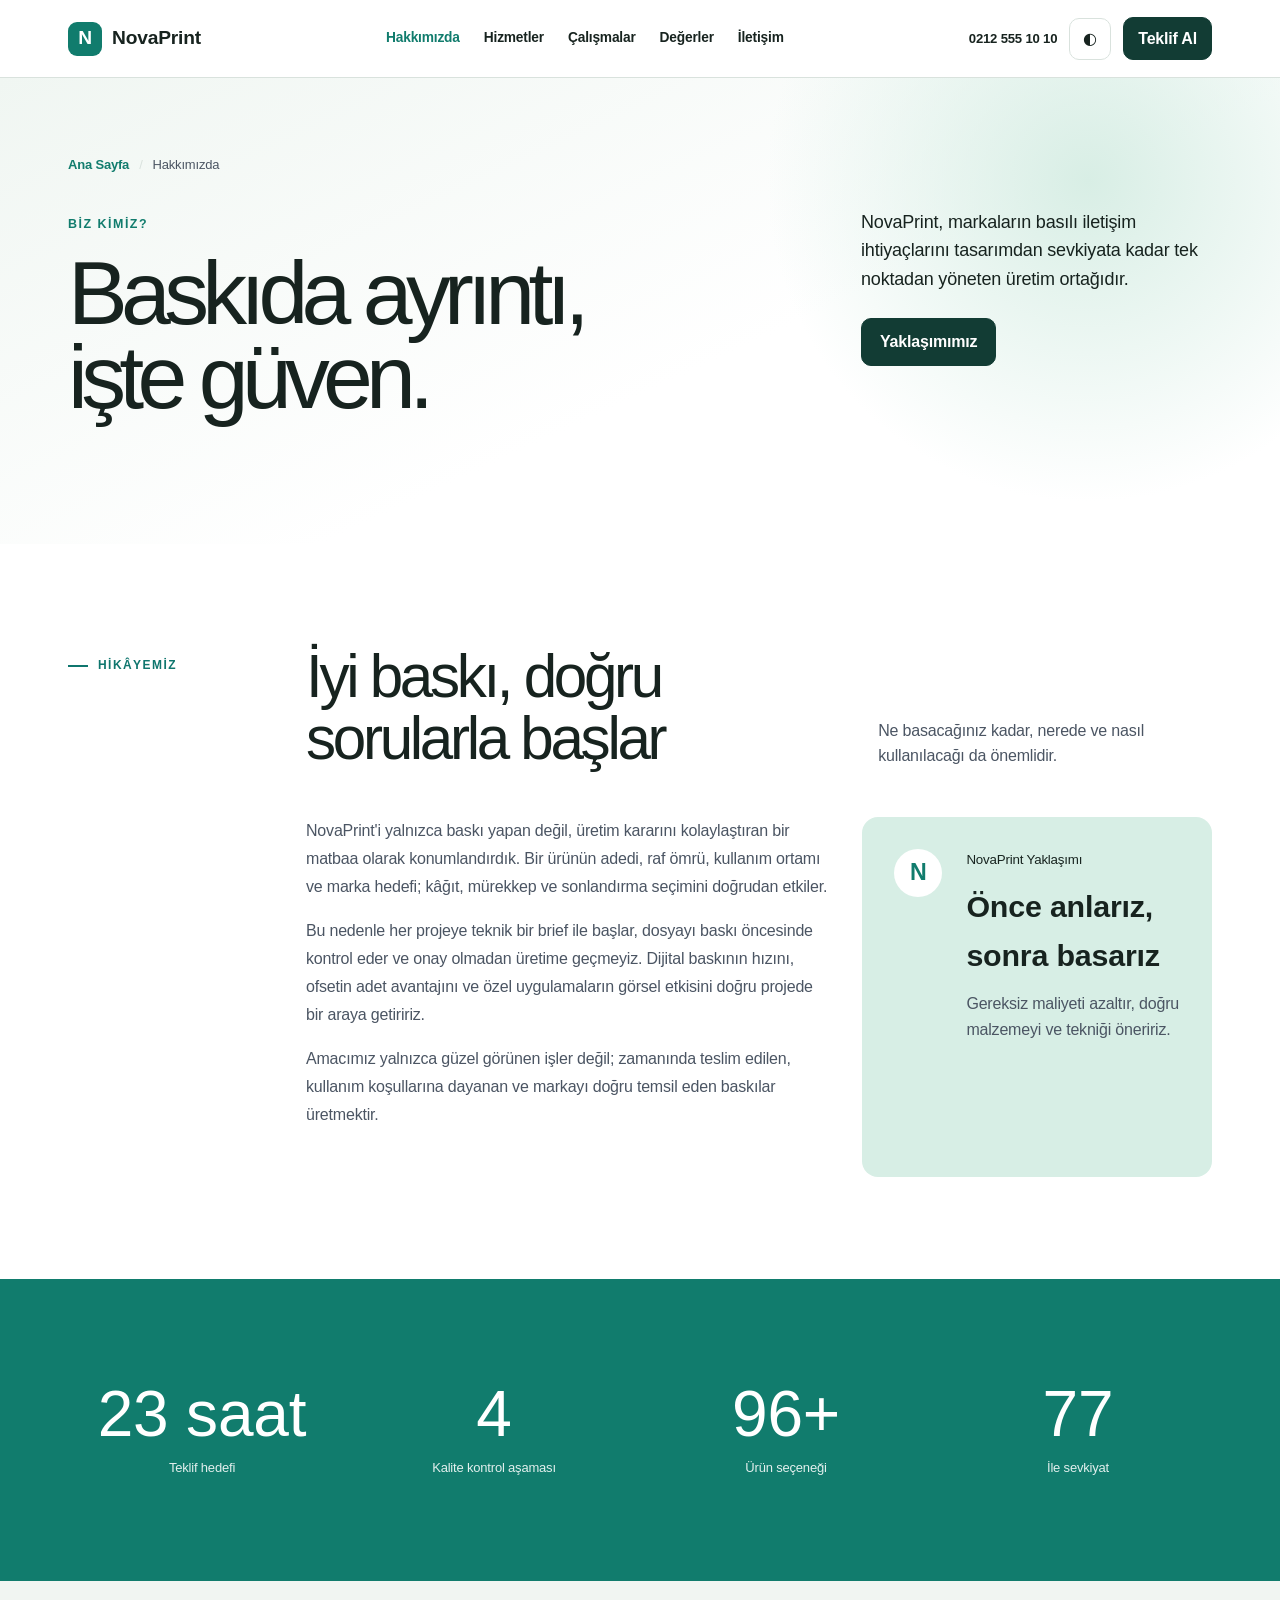
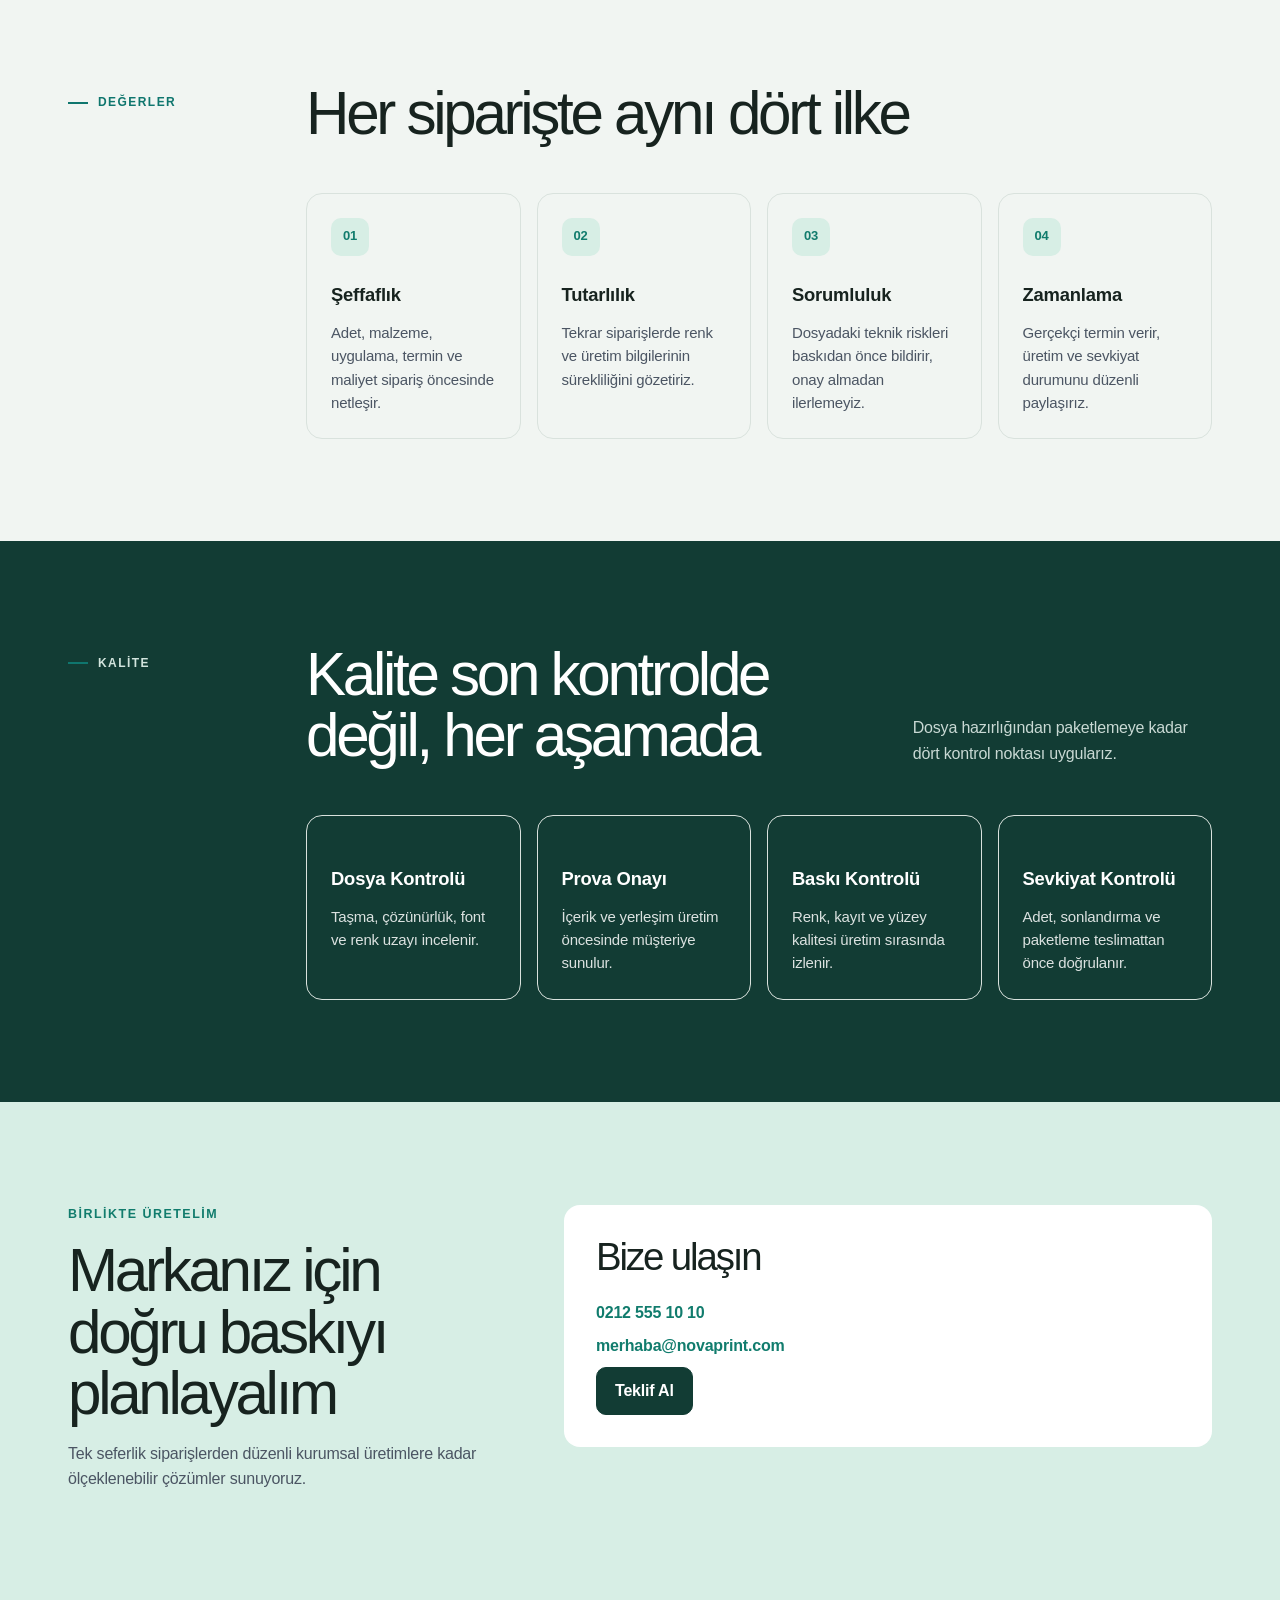
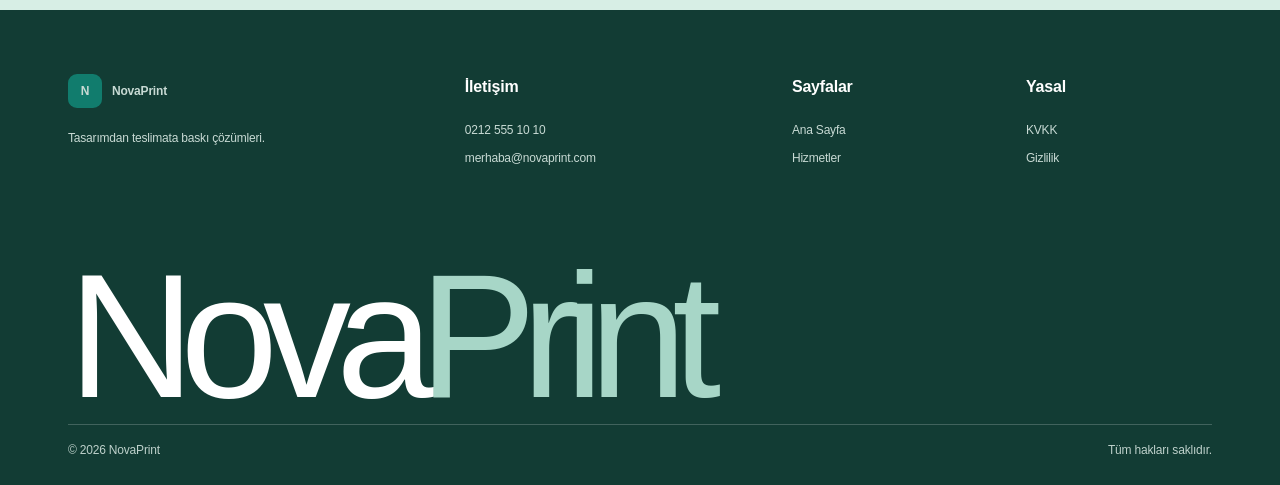
==== commit 4ece765c: "feat: siteyi NovaPrint matbaa sitesine dönüştür" ====
--- a/hakkimizda.html
+++ b/hakkimizda.html
@@ -1,138 +1,9 @@
-<!doctype html>
-<html lang="tr" data-theme="light">
-<head>
-  <meta charset="utf-8">
-  <meta name="viewport" content="width=device-width,initial-scale=1">
-  <title>Hakkımızda | NovaDent İstanbul Dijital Diş Kliniği</title>
-  <meta name="description" content="NovaDent Kadıköy: 16 yıllık klinik deneyim, 8 uzman hekim, dijital tanı altyapısı ve şeffaf tedavi anlayışı. Hikayemizi ve değerlerimizi tanıyın.">
-  <meta name="theme-color" content="#123c34">
-  <link rel="canonical" href="https://example.com/hakkimizda.html">
-  <meta property="og:title" content="NovaDent Hakkında | Güvenebileceğiniz uzmanlık">
-  <meta property="og:description" content="16 yıldır dijital hassasiyeti insana yakın bakımla birleştiriyoruz.">
-  <meta property="og:type" content="website">
-  <meta name="twitter:card" content="summary_large_image">
-  <link rel="stylesheet" href="style.css">
-  <link rel="stylesheet" href="pages.css">
-  <script type="application/ld+json">{"@context":"https://schema.org","@type":"BreadcrumbList","itemListElement":[{"@type":"ListItem","position":1,"name":"Ana Sayfa","item":"https://example.com/"},{"@type":"ListItem","position":2,"name":"Hakkımızda","item":"https://example.com/hakkimizda.html"}]}</script>
-</head>
-<body>
-<a class="skip-link" href="#main">İçeriğe geç</a>
-
-<header class="site-header" id="siteHeader">
-  <div class="container nav-inner">
-    <a class="brand" href="index.html" aria-label="NovaDent ana sayfa"><span class="brand-mark">N</span><span>NovaDent</span></a>
-    <nav id="mainNav" aria-label="Ana menü">
-      <a class="active" href="hakkimizda.html" aria-current="page">Hakkımızda</a><a href="hizmetler.html">Hizmetler</a><a href="#doctors">Hekimler</a><a href="index.html#reviews">Yorumlar</a><a href="index.html#contact">İletişim</a>
-    </nav>
-    <div class="nav-tools">
-      <a class="phone-link" href="tel:+902125551010" aria-label="NovaDent'i ara">
-        <svg aria-hidden="true" viewBox="0 0 24 24"><path d="M7.2 3.5 9.6 7l-1.8 2a15 15 0 0 0 7.2 7.2l2-1.8 3.5 2.4-.8 3.2c-.2.8-.9 1.3-1.7 1.3C9.6 20.8 3.2 14.4 2.7 6c0-.8.5-1.5 1.3-1.7l3.2-.8Z"/></svg>
-        <span>0212 555 10 10</span>
-      </a>
-      <button class="lang-toggle" type="button" aria-label="Dili İngilizce yap">TR / EN</button>
-      <button class="theme-toggle" type="button" aria-label="Koyu temayı aç"><svg aria-hidden="true" viewBox="0 0 24 24"><path d="M20.5 15.2A8.5 8.5 0 0 1 8.8 3.5 8.5 8.5 0 1 0 20.5 15.2Z"/></svg></button>
-      <a class="button button-sm" href="index.html#appointment">Randevu Al</a>
-    </div>
-    <button class="menu-toggle" type="button" aria-controls="mainNav" aria-expanded="false" aria-label="Menüyü aç"><span></span><span></span><span></span></button>
-  </div>
-</header>
-
-<main id="main">
-  <section class="hero section" id="hero">
-    <div class="container">
-      <nav class="breadcrumb" aria-label="Site yolu"><a href="index.html">Ana Sayfa</a><span aria-hidden="true">/</span><span aria-current="page">Hakkımızda</span></nav>
-      <div class="hero-heading reveal">
-        <div><span class="eyebrow">Kim olduğumuz</span><h1>16 yıldır aynı<br>klinik disiplin.</h1></div>
-        <div class="hero-intro"><p>Kadıköy’de 2010’dan bu yana, dijital hassasiyeti şeffaf iletişim ve insana yakın bakımla birleştiriyoruz.</p><a class="button" href="#doctors">Ekibimizi Tanıyın<svg aria-hidden="true" viewBox="0 0 24 24"><path d="m8 16 8-8M9 8h7v7"/></svg></a></div>
-      </div>
-    </div>
-  </section>
-
-  <section class="section" id="story"><div class="container section-grid">
-    <div class="section-label"><span class="dot" aria-hidden="true"></span>Hikayemiz</div>
-    <div class="section-content"><div class="section-heading reveal"><h2>Güvenebileceğiniz uzmanlık</h2><p>Tek bir muayene odasıyla başladık; bugün sekiz uzman hekimle çok disiplinli bir kliniğiz.</p></div>
-      <div class="about-layout">
-        <div>
-          <div class="prose">
-            <p>NovaDent, 2010 yılında tek bir muayene odasında, basit bir soruyla kuruldu: hastalar tedavi kararını verirken neden yeterince bilgilendirilmiyor? Bugün Bağdat Caddesi’ndeki kliniğimizde aynı soruyu her randevuda soruyoruz.</p>
-            <p>Dijital tanı altyapısına yatırım yapmamızın nedeni teknoloji merakı değil; ölçülebilir bir tedavi planının, tahmine dayalı bir plandan her zaman daha güvenli olması. Tomografi, ağız içi tarama ve CAD/CAM üretim aynı dijital akışta ilerlediği için hem hata payı hem de tedavi süresi kısalıyor.</p>
-            <p>Hekim kadromuz implantolojiden ortodontiye farklı uzmanlık alanlarından geliyor, ancak tedavi planı tek bir masada oluşturuluyor. Böylece hasta, klinikler arasında dolaşmadan bütüncül bir çözüm alıyor.</p>
-          </div>
-          <div class="credential-grid">
-            <div><strong>20+</strong><span>Uzmanlık sertifikası</span></div><div><strong>50+</strong><span>Tedavi seçeneği</span></div><div><strong>16</strong><span>Yıllık klinik deneyimi</span></div><div><strong>8</strong><span>Uzman hekim</span></div>
-          </div>
-        </div>
-        <article class="trust-card"><span class="google-mark">G</span><div><small>Google Reviews · 486 yorum</small><strong>4.9/5 <span>★★★★★</span></strong><p>Hastaların %99’u NovaDent deneyimini tavsiye ediyor.</p></div></article>
-      </div>
-    </div>
-  </div></section>
-
-  <section class="stats-band section"><div class="container stats-grid"><div><strong data-count="12000" data-suffix="+">0</strong><span>Tamamlanan tedavi</span></div><div><strong data-count="2850" data-suffix="+">0</strong><span>İmplant uygulaması</span></div><div><strong data-count="4.9" data-suffix="/5">0</strong><span>Google puanı</span></div><div><strong data-count="99" data-prefix="%">0</strong><span>Hasta memnuniyeti</span></div></div></section>
-
-  <section class="section section-soft" id="values"><div class="container section-grid">
-    <div class="section-label"><span class="dot" aria-hidden="true"></span>Değerlerimiz</div>
-    <div class="section-content"><div class="section-heading reveal"><h2>Dört ilke, her randevuda geçerli</h2><p>İşleyişimizi bu ilkeler belirler; pazarlama dili değil, klinik alışkanlık.</p></div>
-      <div class="technology-grid">
-        <article><svg aria-hidden="true" viewBox="0 0 24 24"><path d="M12 3 4 7v5c0 5 3.4 8.3 8 9 4.6-.7 8-4 8-9V7l-8-4Z"/><path d="m9 12 2 2 4-4"/></svg><h3>Şeffaflık</h3><p>Tedavi seçenekleri, süresi ve maliyeti uygulamadan önce yazılı paylaşılır.</p></article>
-        <article><svg aria-hidden="true" viewBox="0 0 24 24"><path d="M4 19V9m5 10V5m5 14v-7m5 7V8"/></svg><h3>Ölçülebilirlik</h3><p>Her karar görüntüleme ve dijital ölçüm verisine dayanır.</p></article>
-        <article><svg aria-hidden="true" viewBox="0 0 24 24"><path d="M12 20s-7-4.3-7-9.2A4 4 0 0 1 12 8a4 4 0 0 1 7 2.8C19 15.7 12 20 12 20Z"/></svg><h3>İnsana yakınlık</h3><p>Kaygı yönetimi tedavinin parçasıdır; süreç hastanın hızına göre ilerler.</p></article>
-        <article><svg aria-hidden="true" viewBox="0 0 24 24"><path d="M12 4v16M4 12h16"/><path d="M7 7l10 10M17 7 7 17"/></svg><h3>Süreklilik</h3><p>Tedavi biten yerde bitmez; kontrol ve bakım planı kayıt altında izlenir.</p></article>
-      </div>
-    </div>
-  </div></section>
-
-  <section class="section" id="doctors"><div class="container section-grid">
-    <div class="section-label"><span class="dot" aria-hidden="true"></span>Uzman Kadro</div>
-    <div class="section-content"><div class="section-heading reveal"><h2>Sekiz hekim, tek tedavi planı</h2><p>Farklı uzmanlık alanları haftalık vaka toplantısında bir araya gelir.</p></div>
-      <div class="doctor-grid">
-        <article><img src="https://images.unsplash.com/photo-1559839734-2b71ea197ec2?auto=format&fit=crop&w=500&q=82&fm=webp" width="500" height="500" loading="lazy" decoding="async" alt="Dr. Ece Aydın portresi"><h3>Dr. Ece Aydın</h3><p>Estetik Diş Hekimi</p></article>
-        <article><img src="https://images.unsplash.com/photo-1612349317150-e413f6a5b16d?auto=format&fit=crop&w=500&q=82&fm=webp" width="500" height="500" loading="lazy" decoding="async" alt="Dr. Deniz Aras portresi"><h3>Dr. Deniz Aras</h3><p>Ağız ve Çene Cerrahı</p></article>
-        <article><img src="https://images.unsplash.com/photo-1594824476967-48c8b964273f?auto=format&fit=crop&w=500&q=82&fm=webp" width="500" height="500" loading="lazy" decoding="async" alt="Dr. Selin Koç portresi"><h3>Dr. Selin Koç</h3><p>Ortodonti Uzmanı</p></article>
-        <article><img src="https://images.unsplash.com/photo-1622253692010-333f2da6031d?auto=format&fit=crop&w=500&q=82&fm=webp" width="500" height="500" loading="lazy" decoding="async" alt="Dr. Can Erdem portresi"><h3>Dr. Can Erdem</h3><p>Çocuk Diş Hekimi</p></article>
-        <article><img src="https://images.unsplash.com/photo-1537368910025-700350fe46c7?auto=format&fit=crop&w=500&q=82&fm=webp" width="500" height="500" loading="lazy" decoding="async" alt="Dr. Merve Şahin portresi"><h3>Dr. Merve Şahin</h3><p>Periodontoloji Uzmanı</p></article>
-        <article><img src="https://images.unsplash.com/photo-1583912267550-d6c2ac3196c0?auto=format&fit=crop&w=500&q=82&fm=webp" width="500" height="500" loading="lazy" decoding="async" alt="Dr. Kerem Doğan portresi"><h3>Dr. Kerem Doğan</h3><p>Protez Uzmanı</p></article>
-        <article><img src="https://images.unsplash.com/photo-1651008376811-b90baee60c1f?auto=format&fit=crop&w=500&q=82&fm=webp" width="500" height="500" loading="lazy" decoding="async" alt="Dr. Zeynep Arı portresi"><h3>Dr. Zeynep Arı</h3><p>Endodonti Uzmanı</p></article>
-        <article><img src="https://images.unsplash.com/photo-1622902046580-2b47f47f5471?auto=format&fit=crop&w=500&q=82&fm=webp" width="500" height="500" loading="lazy" decoding="async" alt="Dr. Onur Tekin portresi"><h3>Dr. Onur Tekin</h3><p>İmplantoloji Uzmanı</p></article>
-      </div>
-    </div>
-  </div></section>
-
-  <section class="section section-deep" id="quality"><div class="container section-grid">
-    <div class="section-label light"><span class="dot" aria-hidden="true"></span>Hijyen ve Güvenlik</div>
-    <div class="section-content"><div class="section-heading light reveal"><h2>Görünmeyen kısmı da denetliyoruz</h2><p>Sterilizasyon ve hasta güvenliği protokolleri dış denetime açık şekilde kayıt altında tutulur.</p></div>
-      <div class="technology-grid">
-        <article><h3>İzlenebilir sterilizasyon</h3><p>Her set barkodlanır; hangi hastada kullanıldığı kayıtta tutulur.</p></article>
-        <article><h3>Hava ve yüzey kontrolü</h3><p>Muayene odalarında HEPA filtreleme ve seans arası dezenfeksiyon.</p></article>
-        <article><h3>Düşük doz görüntüleme</h3><p>Tomografi ve röntgen cihazları düzenli kalibrasyondan geçer.</p></article>
-        <article><h3>Veri güvenliği</h3><p>Hasta kayıtları KVKK uyumlu olarak saklanır ve erişim sınırlandırılır.</p></article>
-      </div>
-    </div>
-  </div></section>
-
-  <section class="section section-soft" id="faq"><div class="container section-grid">
-    <div class="section-label"><span class="dot" aria-hidden="true"></span>SSS</div>
-    <div class="section-content"><div class="section-heading"><h2>Klinik hakkında sık sorulanlar</h2></div>
-      <div class="faq-list">
-        <details><summary><span>Kliniğe ulaşım ve otopark var mı?</span><svg aria-hidden="true" viewBox="0 0 24 24"><path d="m6 9 6 6 6-6"/></svg></summary><div><p>Bağdat Caddesi üzerindeyiz; toplu taşıma durağına iki dakika yürüme mesafesinde ve anlaşmalı otoparkımız bulunuyor.</p></div></details>
-        <details><summary><span>Yurt dışından gelen hastalara destek veriyor musunuz?</span><svg aria-hidden="true" viewBox="0 0 24 24"><path d="m6 9 6 6 6-6"/></svg></summary><div><p>Evet. Tedavi takvimi seyahat programına göre planlanır; İngilizce hasta danışmanlığı ve konaklama yönlendirmesi sağlanır.</p></div></details>
-        <details><summary><span>Hekimimi seçebilir miyim?</span><svg aria-hidden="true" viewBox="0 0 24 24"><path d="m6 9 6 6 6-6"/></svg></summary><div><p>Randevu oluştururken hekim tercihinizi belirtebilirsiniz. Tedavi birden fazla uzmanlık gerektiriyorsa plan ekip halinde yürütülür.</p></div></details>
-        <details><summary><span>Çalışma saatleri dışında acil durumda ne yapmalıyım?</span><svg aria-hidden="true" viewBox="0 0 24 24"><path d="m6 9 6 6 6-6"/></svg></summary><div><p>Tedavi gören hastalarımız için acil hat numarası paylaşılır; değerlendirme sonrası gerekirse aynı gün randevu açılır.</p></div></details>
-      </div>
-    </div>
-  </div></section>
-
-  <section class="section appointment-section" id="cta"><div class="container appointment-grid">
-    <div><span class="eyebrow">Tanışalım</span><h2>Kliniği görmeden karar vermeyin</h2><p>İlk muayene öncesi kliniğimizi gezebilir, hekiminizle tanışabilir ve sorularınızı yüz yüze sorabilirsiniz.</p></div>
-    <div class="contact-card"><span class="eyebrow">Ziyaret</span><h2>Bize ulaşın</h2><address>Bağdat Caddesi No:128, Kat:3<br>Kadıköy / İstanbul</address><a href="tel:+902125551010">0212 555 10 10</a><a href="mailto:merhaba@novadent.com">merhaba@novadent.com</a><p>Pazartesi–Cumartesi · 09:00–19:00</p><a class="button" href="index.html#appointment">Randevu Formunu Aç<svg aria-hidden="true" viewBox="0 0 24 24"><path d="m8 16 8-8M9 8h7v7"/></svg></a></div>
-  </div></section>
-</main>
-
-<footer class="site-footer"><div class="container"><div class="footer-grid"><div><a class="brand footer-brand" href="index.html"><span class="brand-mark">N</span><span>NovaDent</span></a><p>Bilimsel, etik ve insana yakın diş hekimliği.</p><div class="socials"><a href="#" aria-label="NovaDent Instagram">Instagram</a><a href="#" aria-label="NovaDent LinkedIn">LinkedIn</a><a href="#" aria-label="NovaDent YouTube">YouTube</a></div></div><div><b>İletişim</b><span>Bağdat Cad. No:128, Kadıköy</span><a href="tel:+902125551010">0212 555 10 10</a><a href="mailto:merhaba@novadent.com">merhaba@novadent.com</a><span>Pzt–Cmt 09:00–19:00</span></div><div><b>Keşfet</b><a href="hakkimizda.html">Hakkımızda</a><a href="hizmetler.html">Hizmetler</a><a href="#doctors">Hekimler</a><a href="index.html#reviews">Yorumlar</a></div><div><b>Yasal</b><a href="#">KVKK</a><a href="#">Gizlilik</a><a href="#">Çerez Politikası</a></div></div><div class="footer-wordmark" aria-hidden="true">Nova<span>Dent</span></div><div class="footer-bottom"><span>© 2026 NovaDent</span><span>Tüm hakları saklıdır.</span></div></div></footer>
-
-<a class="whatsapp-float" href="https://wa.me/902125551010" aria-label="WhatsApp üzerinden yaz"><svg aria-hidden="true" viewBox="0 0 24 24"><path d="M20 11.6a8 8 0 0 1-11.8 7L4 20l1.4-4A8 8 0 1 1 20 11.6Z"/><path d="M8.5 8.5c.5 2.5 2.5 4.5 5 5"/></svg></a>
-<button class="to-top" type="button" aria-label="Sayfanın başına dön"><svg aria-hidden="true" viewBox="0 0 24 24"><path d="m6 15 6-6 6 6"/></svg></button>
-<nav class="mobile-action-bar" aria-label="Hızlı işlemler"><a href="tel:+902125551010">Ara</a><a href="https://maps.google.com/?q=Bagdat+Caddesi+Kadikoy">Yol Tarifi</a><a href="index.html#appointment">Randevu</a></nav>
-
-<div class="cookie-bar" role="dialog" aria-label="Çerez tercihi"><div class="container cookie-inner"><p>Deneyiminizi iyileştirmek için zorunlu olmayan çerezleri yalnızca izninizle kullanıyoruz. <a href="#">Çerez Politikası</a></p><div><button class="cookie-reject" type="button">Reddet</button><button class="cookie-accept" type="button">Kabul Et</button></div></div></div>
-<script src="pages.js" defer></script>
-</body></html>
+<!doctype html><html lang="tr" data-theme="light"><head><meta charset="utf-8"><meta name="viewport" content="width=device-width,initial-scale=1"><title>Hakkımızda | NovaPrint Matbaa</title><meta name="description" content="NovaPrint'in üretim yaklaşımı, değerleri, kalite kontrol süreci ve matbaa hizmetleri hakkında bilgi alın."><link rel="stylesheet" href="style.css"><link rel="stylesheet" href="pages.css"></head><body><a class="skip-link" href="#main">İçeriğe geç</a>
+<header class="site-header"><div class="container nav-inner"><a class="brand" href="index.html"><span class="brand-mark">N</span><span>NovaPrint</span></a><nav id="mainNav"><a class="active" href="hakkimizda.html" aria-current="page">Hakkımızda</a><a href="hizmetler.html">Hizmetler</a><a href="index.html#works">Çalışmalar</a><a href="#values">Değerler</a><a href="index.html#contact">İletişim</a></nav><div class="nav-tools"><a class="phone-link" href="tel:+902125551010">0212 555 10 10</a><button class="theme-toggle" type="button" aria-label="Koyu temayı aç">◐</button><a class="button button-sm" href="index.html#quote">Teklif Al</a></div><button class="menu-toggle" type="button" aria-controls="mainNav" aria-expanded="false" aria-label="Menüyü aç"><span></span><span></span><span></span></button></div></header>
+<main id="main"><section class="hero section"><div class="container"><nav class="breadcrumb"><a href="index.html">Ana Sayfa</a><span aria-hidden="true">/</span><span>Hakkımızda</span></nav><div class="hero-heading reveal"><div><span class="eyebrow">Biz Kimiz?</span><h1>Baskıda ayrıntı,<br>işte güven.</h1></div><div class="hero-intro"><p>NovaPrint, markaların basılı iletişim ihtiyaçlarını tasarımdan sevkiyata kadar tek noktadan yöneten üretim ortağıdır.</p><a class="button" href="#story">Yaklaşımımız</a></div></div></div></section>
+<section class="section" id="story"><div class="container section-grid"><div class="section-label"><span class="dot"></span>Hikâyemiz</div><div class="section-content"><div class="section-heading"><h2>İyi baskı, doğru sorularla başlar</h2><p>Ne basacağınız kadar, nerede ve nasıl kullanılacağı da önemlidir.</p></div><div class="about-layout"><div class="prose"><p>NovaPrint'i yalnızca baskı yapan değil, üretim kararını kolaylaştıran bir matbaa olarak konumlandırdık. Bir ürünün adedi, raf ömrü, kullanım ortamı ve marka hedefi; kâğıt, mürekkep ve sonlandırma seçimini doğrudan etkiler.</p><p>Bu nedenle her projeye teknik bir brief ile başlar, dosyayı baskı öncesinde kontrol eder ve onay olmadan üretime geçmeyiz. Dijital baskının hızını, ofsetin adet avantajını ve özel uygulamaların görsel etkisini doğru projede bir araya getiririz.</p><p>Amacımız yalnızca güzel görünen işler değil; zamanında teslim edilen, kullanım koşullarına dayanan ve markayı doğru temsil eden baskılar üretmektir.</p></div><article class="trust-card"><span class="google-mark">N</span><div><small>NovaPrint Yaklaşımı</small><strong>Önce anlarız, sonra basarız</strong><p>Gereksiz maliyeti azaltır, doğru malzemeyi ve tekniği öneririz.</p></div></article></div></div></div></section>
+<section class="stats-band section"><div class="container stats-grid"><div><strong data-count="24" data-suffix=" saat">0</strong><span>Teklif hedefi</span></div><div><strong data-count="4">0</strong><span>Kalite kontrol aşaması</span></div><div><strong data-count="100" data-suffix="+">0</strong><span>Ürün seçeneği</span></div><div><strong data-count="81">0</strong><span>İle sevkiyat</span></div></div></section>
+<section class="section section-soft" id="values"><div class="container section-grid"><div class="section-label"><span class="dot"></span>Değerler</div><div class="section-content"><div class="section-heading"><h2>Her siparişte aynı dört ilke</h2></div><div class="technology-grid"><article><span class="step-index">01</span><h3>Şeffaflık</h3><p>Adet, malzeme, uygulama, termin ve maliyet sipariş öncesinde netleşir.</p></article><article><span class="step-index">02</span><h3>Tutarlılık</h3><p>Tekrar siparişlerde renk ve üretim bilgilerinin sürekliliğini gözetiriz.</p></article><article><span class="step-index">03</span><h3>Sorumluluk</h3><p>Dosyadaki teknik riskleri baskıdan önce bildirir, onay almadan ilerlemeyiz.</p></article><article><span class="step-index">04</span><h3>Zamanlama</h3><p>Gerçekçi termin verir, üretim ve sevkiyat durumunu düzenli paylaşırız.</p></article></div></div></div></section>
+<section class="section section-deep"><div class="container section-grid"><div class="section-label light"><span class="dot"></span>Kalite</div><div class="section-content"><div class="section-heading light"><h2>Kalite son kontrolde değil, her aşamada</h2><p>Dosya hazırlığından paketlemeye kadar dört kontrol noktası uygularız.</p></div><div class="technology-grid"><article><h3>Dosya Kontrolü</h3><p>Taşma, çözünürlük, font ve renk uzayı incelenir.</p></article><article><h3>Prova Onayı</h3><p>İçerik ve yerleşim üretim öncesinde müşteriye sunulur.</p></article><article><h3>Baskı Kontrolü</h3><p>Renk, kayıt ve yüzey kalitesi üretim sırasında izlenir.</p></article><article><h3>Sevkiyat Kontrolü</h3><p>Adet, sonlandırma ve paketleme teslimattan önce doğrulanır.</p></article></div></div></div></section>
+<section class="section appointment-section"><div class="container appointment-grid"><div><span class="eyebrow">Birlikte Üretelim</span><h2>Markanız için doğru baskıyı planlayalım</h2><p>Tek seferlik siparişlerden düzenli kurumsal üretimlere kadar ölçeklenebilir çözümler sunuyoruz.</p></div><div class="contact-card"><h2>Bize ulaşın</h2><a href="tel:+902125551010">0212 555 10 10</a><a href="mailto:merhaba@novaprint.com">merhaba@novaprint.com</a><a class="button" href="index.html#quote">Teklif Al</a></div></div></section></main>
+<footer class="site-footer"><div class="container"><div class="footer-grid"><div><a class="brand footer-brand" href="index.html"><span class="brand-mark">N</span><span>NovaPrint</span></a><p>Tasarımdan teslimata baskı çözümleri.</p></div><div><b>İletişim</b><a href="tel:+902125551010">0212 555 10 10</a><a href="mailto:merhaba@novaprint.com">merhaba@novaprint.com</a></div><div><b>Sayfalar</b><a href="index.html">Ana Sayfa</a><a href="hizmetler.html">Hizmetler</a></div><div><b>Yasal</b><a href="#">KVKK</a><a href="#">Gizlilik</a></div></div><div class="footer-wordmark">Nova<span>Print</span></div><div class="footer-bottom"><span>© 2026 NovaPrint</span><span>Tüm hakları saklıdır.</span></div></div></footer><button class="to-top" type="button">↑</button><script src="script.js" defer></script></body></html>
--- a/pages.css
+++ b/pages.css
@@ -1,24 +1,16 @@
-/* NovaDent alt sayfa yardımcı stilleri — style.css'ten sonra yüklenir, mevcut değişkenleri kullanır */
+/* NovaPrint sayfa yardımcıları */
 .breadcrumb{display:flex;align-items:center;gap:10px;margin-bottom:var(--s5);font-size:13px;color:var(--muted)}
-.breadcrumb a{font-weight:600;color:var(--teal)}
-.breadcrumb a:hover{text-decoration:underline}
+.breadcrumb a{font-weight:700;color:var(--teal)}
 .breadcrumb span[aria-hidden]{color:var(--line)}
-
 .service-meta{list-style:none;margin:var(--s3) 0 0;padding:0;display:flex;flex-wrap:wrap;gap:8px}
 .service-meta li{border:1px solid var(--line);border-radius:999px;padding:4px 10px;font-size:12px;color:var(--muted);background:var(--paper)}
-.service-card.mint .service-meta li{background:transparent}
-
-.step-index{display:inline-grid;place-items:center;width:38px;height:38px;border-radius:10px;background:var(--mint);color:#0f766e;font-size:13px;font-weight:700}
-.section-deep .step-index{background:rgba(255,255,255,.14);color:#fff}
-
-.prose{max-width:62ch;margin-bottom:var(--s5)}
-.prose p{color:var(--muted);font-size:16px;line-height:1.7;margin:0 0 var(--s3)}
-.prose p:last-child{margin-bottom:0}
-
-.site-header nav a.active{color:var(--teal)}
-
-[data-theme="dark"] .breadcrumb a{color:#8de0c3}
+.step-index{display:inline-grid;place-items:center;width:38px;height:38px;border-radius:10px;background:var(--mint);color:var(--teal);font-size:13px;font-weight:800}
+.prose{max-width:68ch;margin-bottom:var(--s5)}.prose p{color:var(--muted);line-height:1.75;margin:0 0 var(--s3)}
+.print-grid{display:grid;grid-template-columns:repeat(3,1fr);gap:var(--s3)}
+.print-card{position:relative;min-height:340px;border-radius:var(--r-md);overflow:hidden;background:var(--mint)}
+.print-card img{position:absolute;inset:0;width:100%;height:100%}.print-card:after{content:"";position:absolute;inset:0;background:linear-gradient(0deg,rgba(8,33,28,.88),transparent 65%)}
+.print-card div{position:absolute;z-index:2;left:var(--s4);right:var(--s4);bottom:var(--s4);color:#fff}.print-card h3{font-size:1.45rem;margin:0 0 4px}.print-card p{margin:0;color:rgba(255,255,255,.82)}
+.upload-note{font-size:.82rem;color:var(--muted);margin-top:var(--s2)}
 [data-theme="dark"] .step-index{background:#24463b;color:#8de0c3}
-[data-theme="dark"] .service-meta li{background:transparent;color:#b8c5c0}
-
-@media(max-width:767px){.breadcrumb{margin-bottom:var(--s4)}.prose{max-width:none}}
+@media(max-width:900px){.print-grid{grid-template-columns:1fr 1fr}}
+@media(max-width:767px){.print-grid{grid-template-columns:1fr}.print-card{min-height:300px}}
